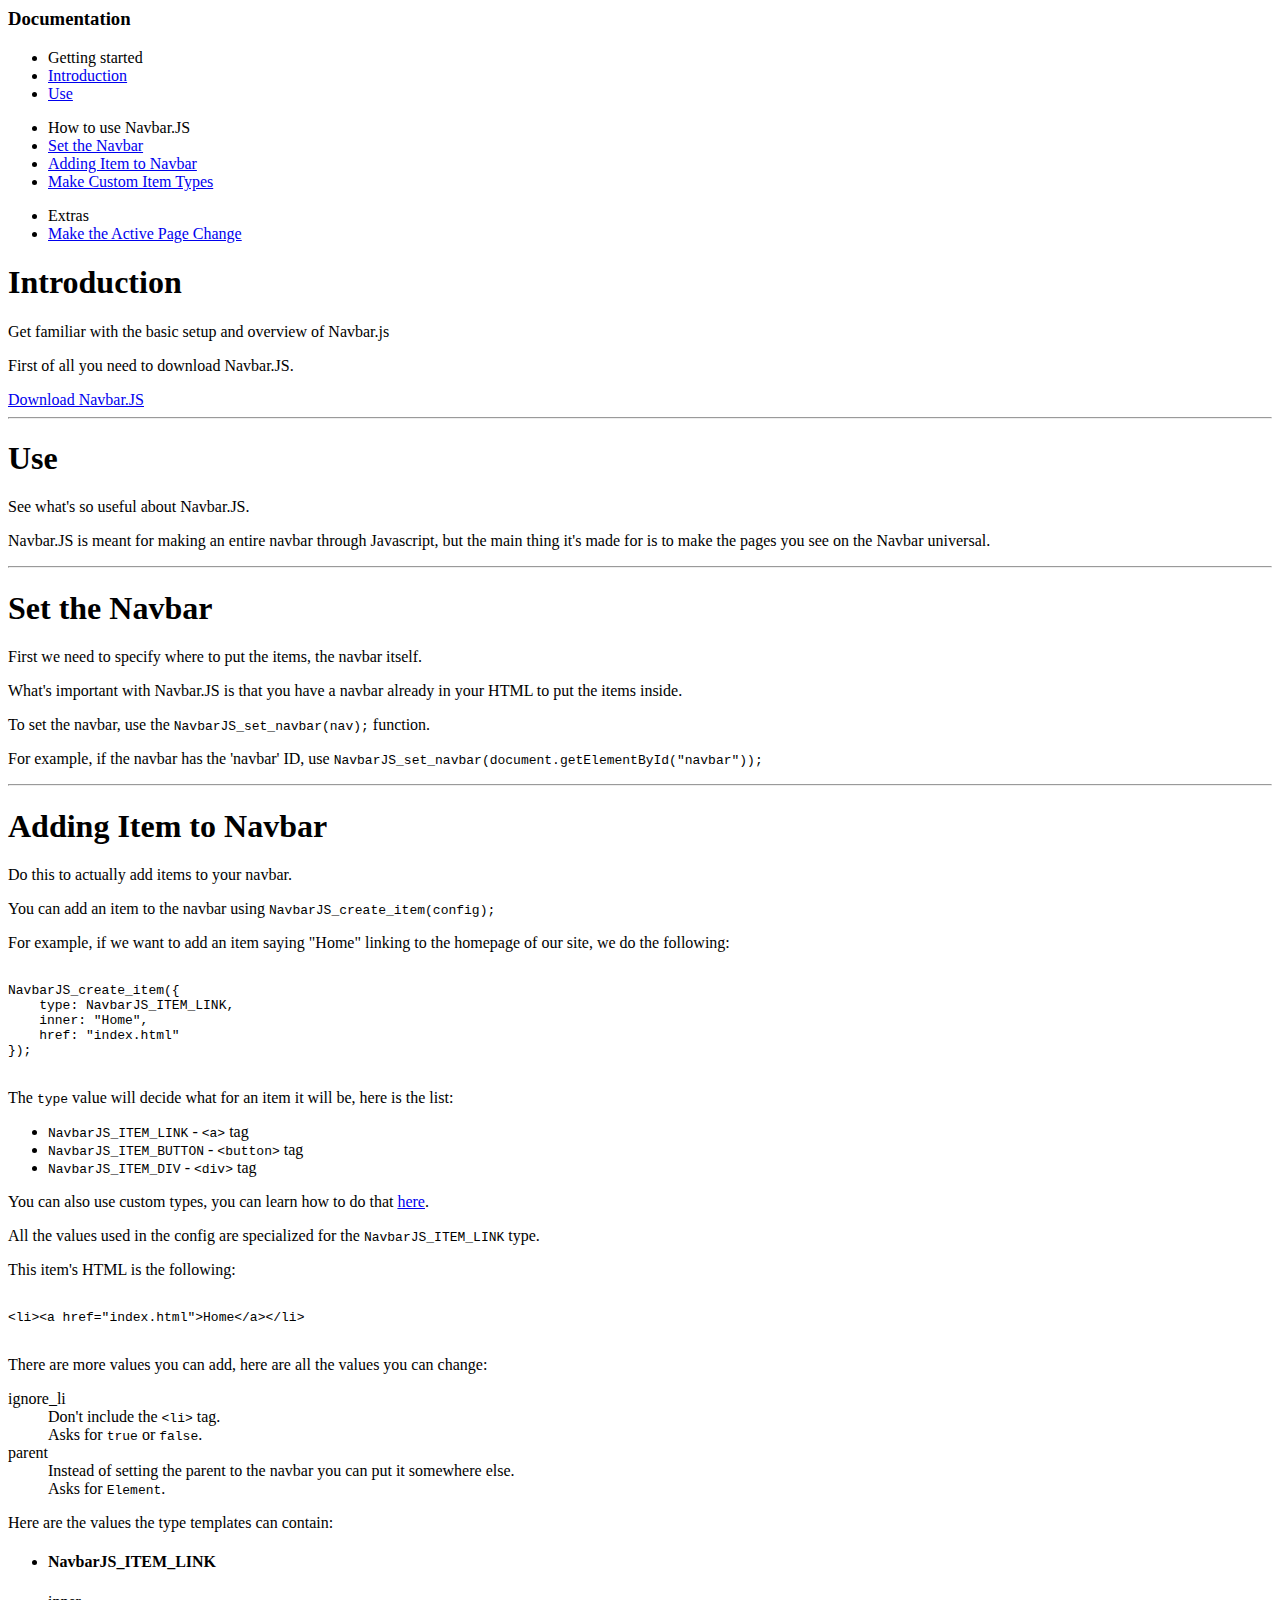
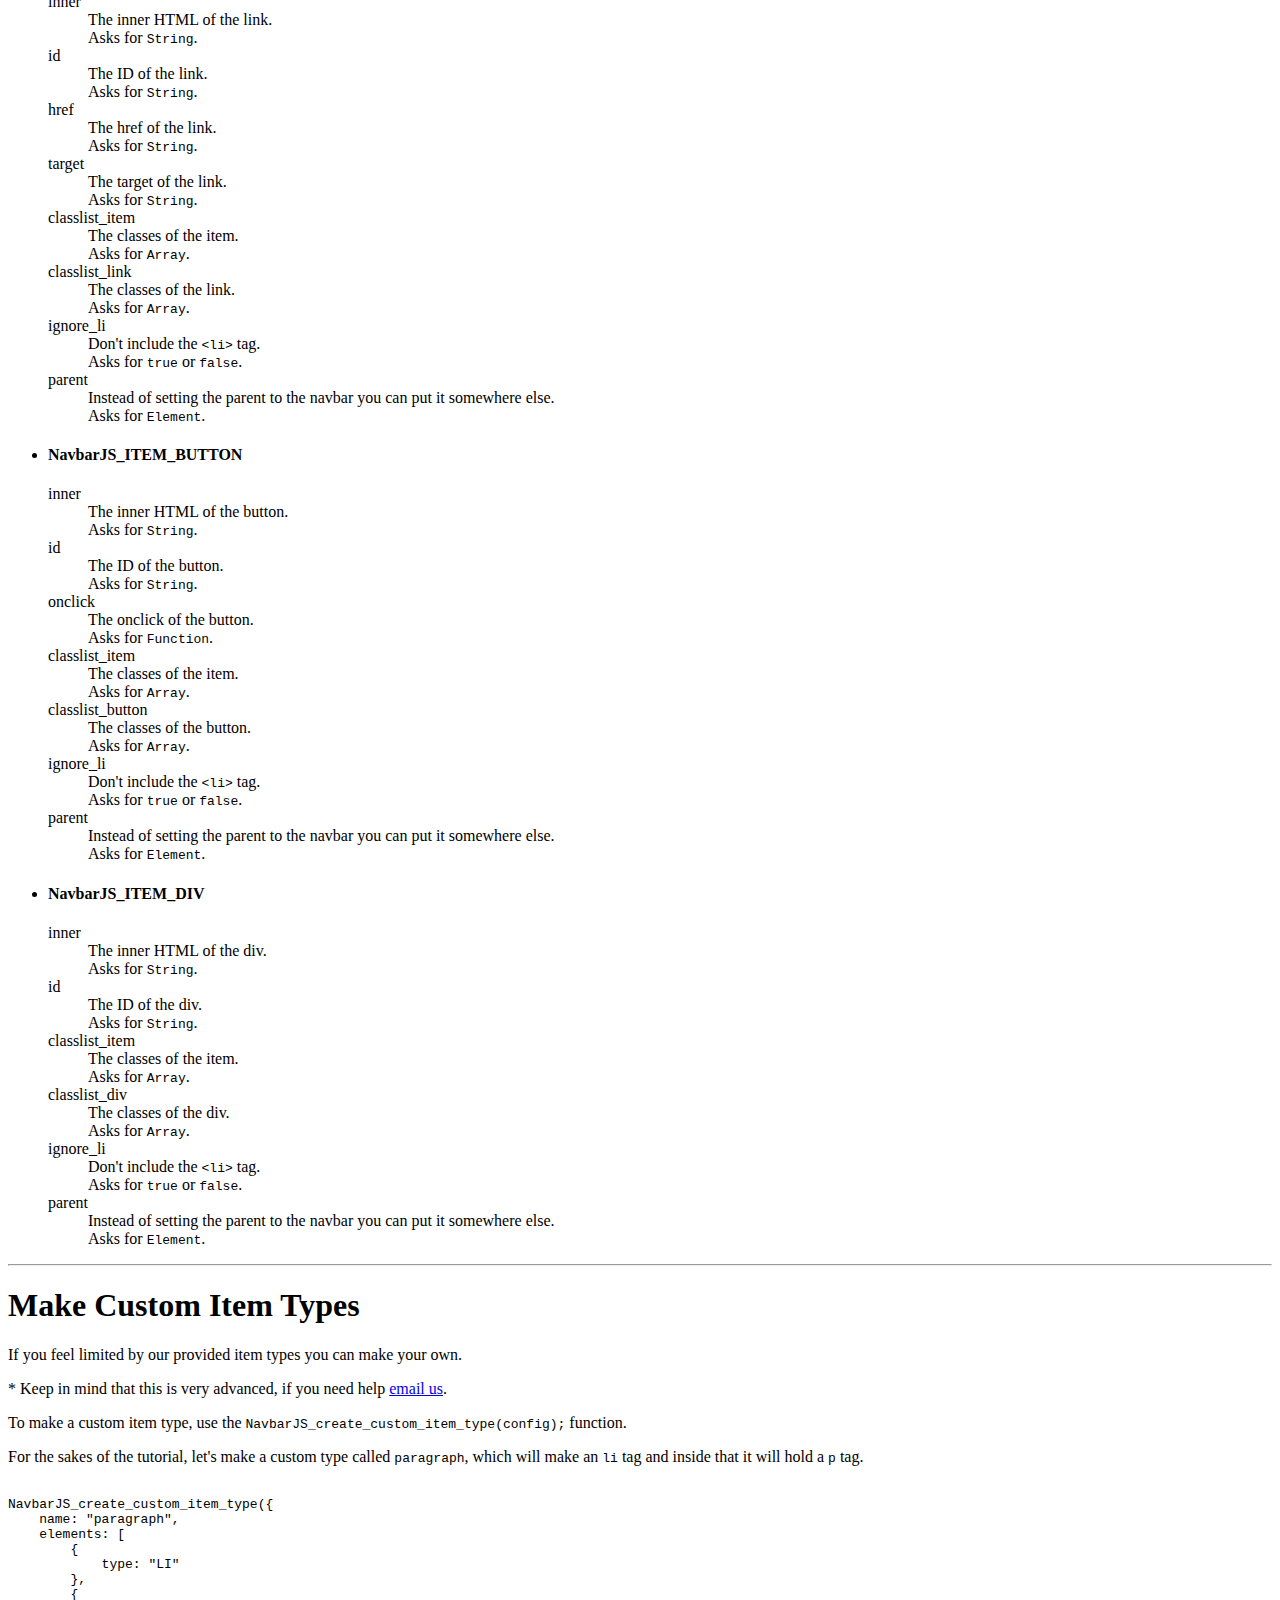
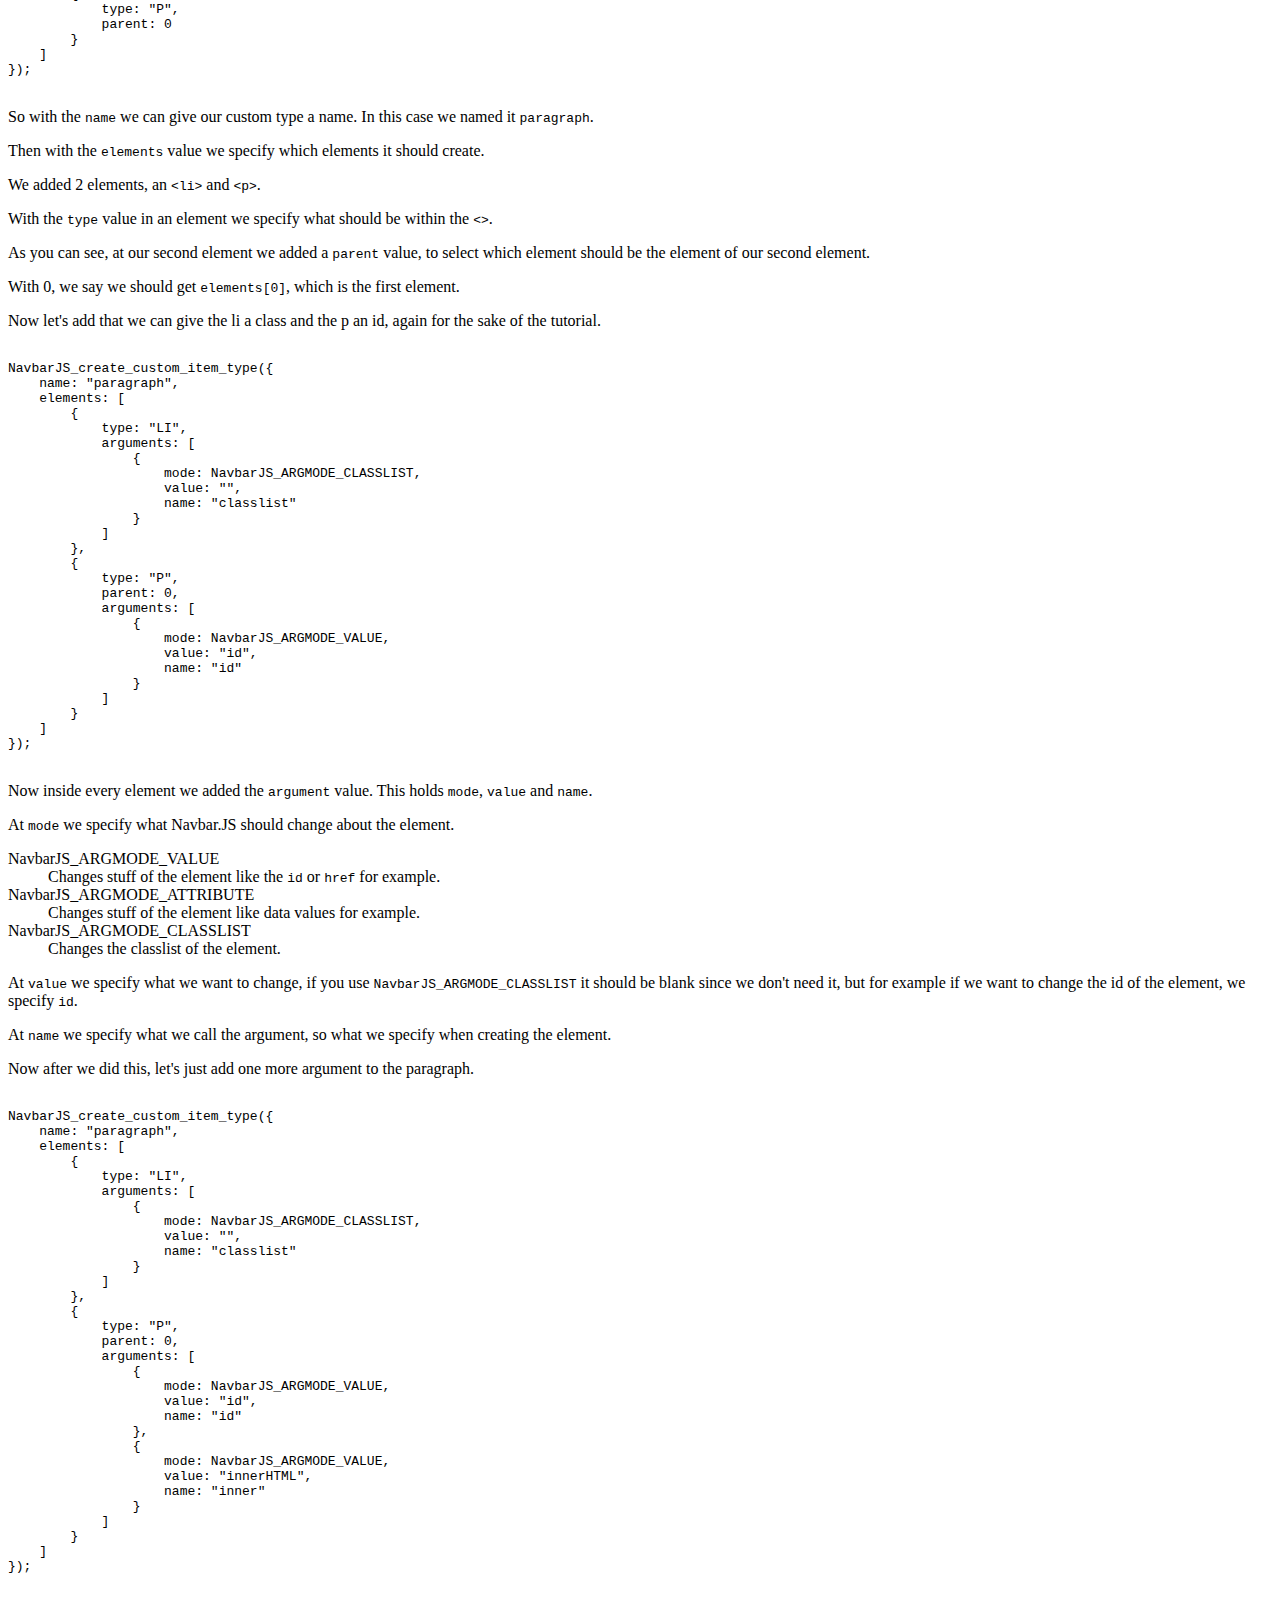
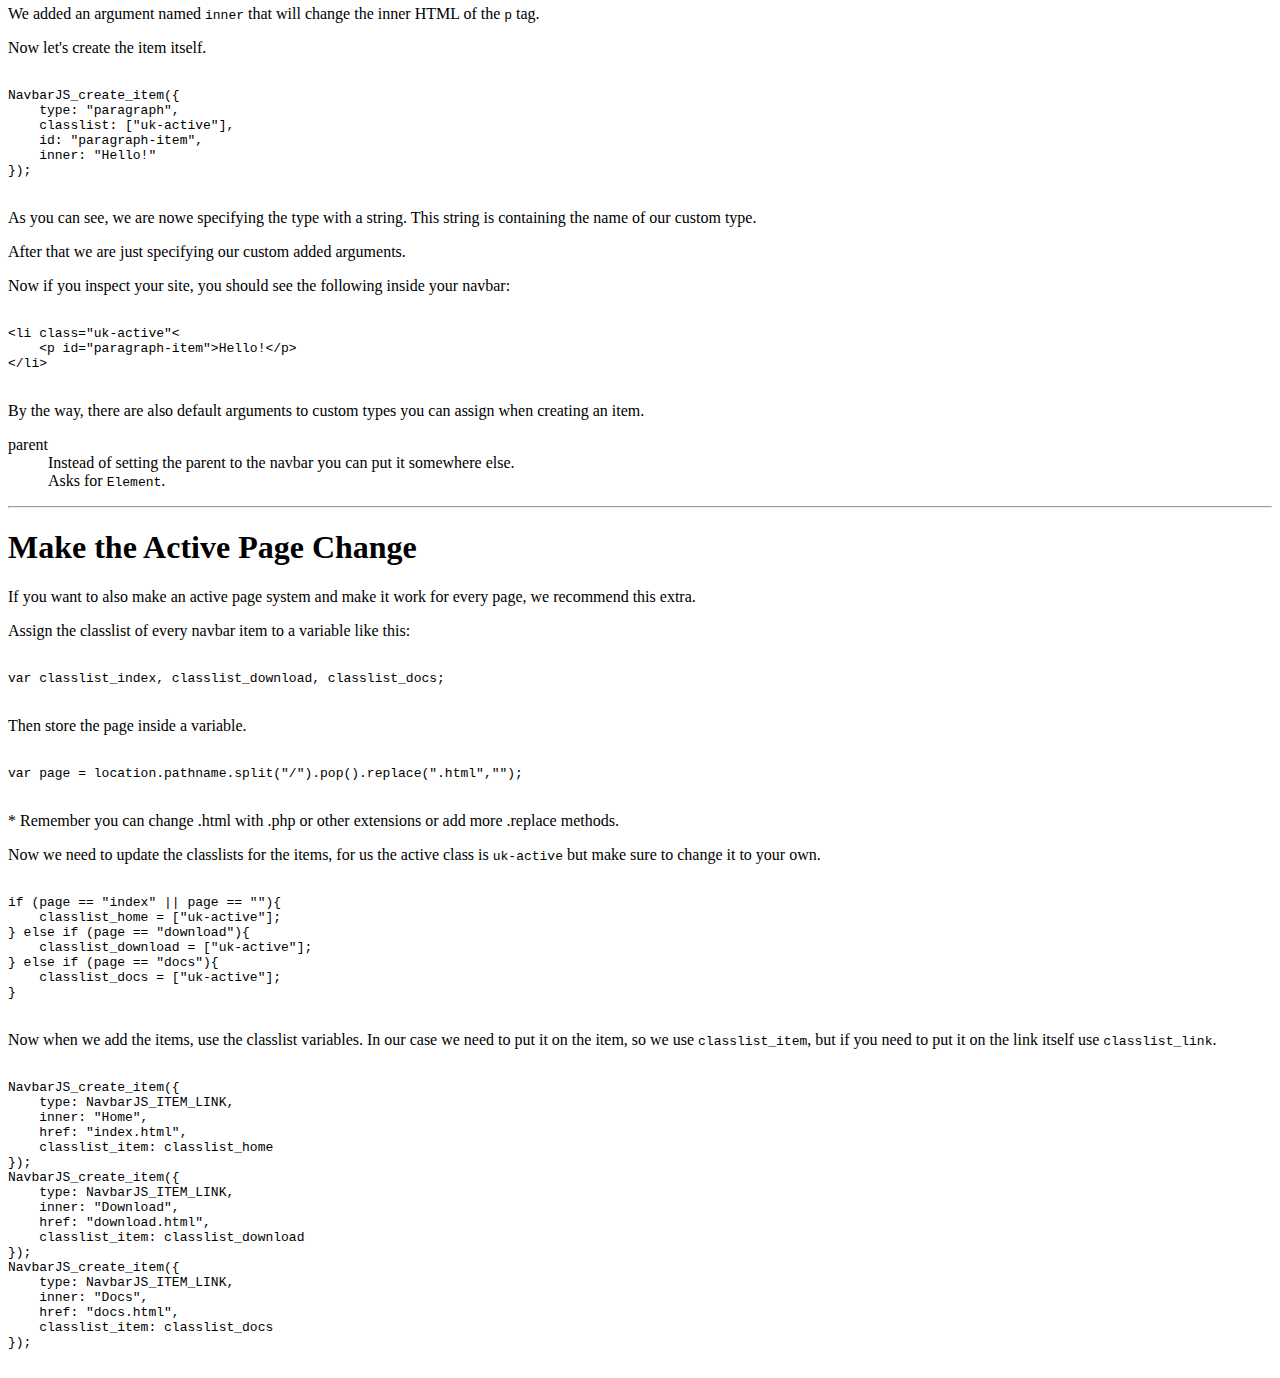
==== docs.html @ 8e86ed48 "Add files via upload" ====
<html>
    <head>
        <link rel="stylesheet" href="./css/style.css" />
        <link rel="stylesheet" href="./css/uikit.min.css" />
        <link rel="stylesheet" href="./css/theme.css" />
        <script src="./js/uikit.min.js"></script>
        <script src="./js/uikit-icons.min.js"></script>
        <script src="./NavbarJS/navbar.js"></script>
        <script src="./js/highlight.min.js"></script>
        <meta charset="UTF-8">
        <meta name="viewport" content="width=device-width, initial-scale=1.0">
        <title>Docs - Navbar.JS</title>
        <meta name="description" content="Make the navbar the same for every page for your website.">
        <meta name="keywords" content="learn,to,code,in,any,language,interface,everything,program,download,docs">
        <meta name="theme-color" content="#F0DB4F">
        <link rel="icon" href="./img/logo.png">
    </head>
    <body>
        <div uk-sticky="sel-target: .uk-navbar-container; cls-active: uk-navbar-sticky">
            <div class="uk-navbar-container" uk-navbar>
                <div id="navbar-left" class="uk-navbar-left"></div>
                <div class="uk-navbar-right">
                    <ul id="navbar" class="uk-navbar-nav"></ul>
                </div>
            </div>
        </div>

        <div class="tm-sidebar-left uk-visible@m" uk-scrollspy-nav="closest: li; scroll: false; offset: 100">
            <h3>Documentation</h3>
            <ul class="uk-nav uk-nav-default tm-nav uk-nav-parent-icon">
                <li class="uk-nav-header">Getting started</li>
                <li><a href="#introduction">Introduction</a></li>
                <li><a href="#use">Use</a></li>
            </ul>
            <ul class="uk-nav uk-nav-default tm-nav uk-nav-parent-icon">
                <li class="uk-nav-header">How to use Navbar.JS</li>
                <li><a href="#set-navbar">Set the Navbar</a></li>
                <li><a href="#add-item">Adding Item to Navbar</a></li>
                <li><a href="#custom-item-types">Make Custom Item Types</a></li>
            </ul>
            <ul class="uk-nav uk-nav-default tm-nav uk-nav-parent-icon">
                <li class="uk-nav-header">Extras</li>
                <li><a href="#active-page">Make the Active Page Change</a></li>
            </ul>
        </div>

        <div class="tm-main uk-section uk-section-default">
            <div class="uk-container uk-container-small uk-position-relative">
                <h1 id="introduction" class="uk-h1 tm-heading-fragment">Introduction</h1>
                <p class="uk-text-lead">Get familiar with the basic setup and overview of Navbar.js</p>
                <p>First of all you need to download Navbar.JS.</p>
                <a class="uk-button uk-button-primary accent-bg" href="./NavbarJS/navbar.js" target="_blank">Download Navbar.JS</a>
                <hr class="uk-margin-large">
                <h1 id="use" class="uk-h1 tm-heading-fragment">Use</h1>
                <p class="uk-text-lead">See what's so useful about Navbar.JS.</p>
                <p>Navbar.JS is meant for making an entire navbar through Javascript, but the main thing it's made for is to make the pages you see on the Navbar universal.</p>
                <hr class="uk-margin-large">
                <h1 id="set-navbar" class="uk-h1 tm-heading-fragment">Set the Navbar</h1>
                <p class="uk-text-lead">First we need to specify where to put the items, the navbar itself.</p>
                <p>What's important with Navbar.JS is that you have a navbar already in your HTML to put the items inside.</p>
                <p>To set the navbar, use the <code>NavbarJS_set_navbar(nav);</code> function.</p>
                <p>For example, if the navbar has the 'navbar' ID, use <code>NavbarJS_set_navbar(document.getElementById("navbar"));</code></p>
                <hr class="uk-margin-large">
                <h1 id="add-item" class="uk-h1 tm-heading-fragment">Adding Item to Navbar</h1>
                <p class="uk-text-lead">Do this to actually add items to your navbar.</p>
                <p>You can add an item to the navbar using <code>NavbarJS_create_item(config);</code></p>
                <p>For example, if we want to add an item saying "Home" linking to the homepage of our site, we do the following:</p>
                <pre><code class="javascript">
NavbarJS_create_item({
    type: NavbarJS_ITEM_LINK,
    inner: "Home",
    href: "index.html"
});
                </code></pre>
                <p>The <code>type</code> value will decide what for an item it will be, here is the list:</p>
                <ul class="uk-list">
                    <li><code>NavbarJS_ITEM_LINK</code> - <code>&lt;a&gt;</code> tag</li>
                    <li><code>NavbarJS_ITEM_BUTTON</code> - <code>&lt;button&gt;</code> tag</li>
                    <li><code>NavbarJS_ITEM_DIV</code> - <code>&lt;div&gt;</code> tag</li>
                </ul>
                <p>You can also use custom types, you can learn how to do that <a href="#custom-item-types">here</a>.</p>
                <p>All the values used in the config are specialized for the <code>NavbarJS_ITEM_LINK</code> type.</p>
                <p>This item's HTML is the following:</p>
                <pre><code class="html">
&lt;li&gt;&lt;a href="index.html"&gt;Home&lt;/a&gt;&lt;/li&gt;
                </code></pre>
                <p>There are more values you can add, here are all the values you can change:</p>
                <dl class="uk-description-list">
                    <dt class="uncap">ignore_li</dt>
                    <dd>Don't include the <code>&lt;li&gt;</code> tag.</dd>
                    <dd>Asks for <code>true</code> or <code>false</code>.</dd>
                    <dt class="uncap">parent</dt>
                    <dd>Instead of setting the parent to the navbar you can put it somewhere else.</dd>
                    <dd>Asks for <code>Element</code>.</dd>
                </dl>
                <p>Here are the values the type templates can contain:</p>
                <ul class="uk-list">
                    <li>
                        <h4>NavbarJS_ITEM_LINK</h4>
                        <dl class="uk-description-list">
                            <dt class="uncap">inner</dt>
                            <dd>The inner HTML of the link.</dd>
                            <dd>Asks for <code>String</code>.</dd>
                            <dt class="uncap">id</dt>
                            <dd>The ID of the link.</dd>
                            <dd>Asks for <code>String</code>.</dd>
                            <dt class="uncap">href</dt>
                            <dd>The href of the link.</dd>
                            <dd>Asks for <code>String</code>.</dd>
                            <dt class="uncap">target</dt>
                            <dd>The target of the link.</dd>
                            <dd>Asks for <code>String</code>.</dd>
                            <dt class="uncap">classlist_item</dt>
                            <dd>The classes of the item.</dd>
                            <dd>Asks for <code>Array</code>.</dd>
                            <dt class="uncap">classlist_link</dt>
                            <dd>The classes of the link.</dd>
                            <dd>Asks for <code>Array</code>.</dd>
                            <dt class="uncap">ignore_li</dt>
                            <dd>Don't include the <code>&lt;li&gt;</code> tag.</dd>
                            <dd>Asks for <code>true</code> or <code>false</code>.</dd>
                            <dt class="uncap">parent</dt>
                            <dd>Instead of setting the parent to the navbar you can put it somewhere else.</dd>
                            <dd>Asks for <code>Element</code>.</dd>
                        </dl>
                    </li>
                    <li>
                        <h4>NavbarJS_ITEM_BUTTON</h4>
                        <dl class="uk-description-list">
                            <dt class="uncap">inner</dt>
                            <dd>The inner HTML of the button.</dd>
                            <dd>Asks for <code>String</code>.</dd>
                            <dt class="uncap">id</dt>
                            <dd>The ID of the button.</dd>
                            <dd>Asks for <code>String</code>.</dd>
                            <dt class="uncap">onclick</dt>
                            <dd>The onclick of the button.</dd>
                            <dd>Asks for <code>Function</code>.</dd>
                            <dt class="uncap">classlist_item</dt>
                            <dd>The classes of the item.</dd>
                            <dd>Asks for <code>Array</code>.</dd>
                            <dt class="uncap">classlist_button</dt>
                            <dd>The classes of the button.</dd>
                            <dd>Asks for <code>Array</code>.</dd>
                            <dt class="uncap">ignore_li</dt>
                            <dd>Don't include the <code>&lt;li&gt;</code> tag.</dd>
                            <dd>Asks for <code>true</code> or <code>false</code>.</dd>
                            <dt class="uncap">parent</dt>
                            <dd>Instead of setting the parent to the navbar you can put it somewhere else.</dd>
                            <dd>Asks for <code>Element</code>.</dd>
                        </dl>
                    </li>
                    <li>
                        <h4>NavbarJS_ITEM_DIV</h4>
                        <dl class="uk-description-list">
                            <dt class="uncap">inner</dt>
                            <dd>The inner HTML of the div.</dd>
                            <dd>Asks for <code>String</code>.</dd>
                            <dt class="uncap">id</dt>
                            <dd>The ID of the div.</dd>
                            <dd>Asks for <code>String</code>.</dd>
                            <dt class="uncap">classlist_item</dt>
                            <dd>The classes of the item.</dd>
                            <dd>Asks for <code>Array</code>.</dd>
                            <dt class="uncap">classlist_div</dt>
                            <dd>The classes of the div.</dd>
                            <dd>Asks for <code>Array</code>.</dd>
                            <dt class="uncap">ignore_li</dt>
                            <dd>Don't include the <code>&lt;li&gt;</code> tag.</dd>
                            <dd>Asks for <code>true</code> or <code>false</code>.</dd>
                            <dt class="uncap">parent</dt>
                            <dd>Instead of setting the parent to the navbar you can put it somewhere else.</dd>
                            <dd>Asks for <code>Element</code>.</dd>
                        </dl>
                    </li>
                </ul>
                <hr class="uk-margin-large">
                <h1 id="custom-item-types" class="uk-h1 tm-heading-fragment">Make Custom Item Types</h1>
                <p class="uk-text-lead">If you feel limited by our provided item types you can make your own.</p>
                <p class="uk-blend-hard-light">* Keep in mind that this is very advanced, if you need help <a href="mailto:mr.bruh.dev@gmail.com" target="_blank">email us</a>.</p>
                <p>To make a custom item type, use the <code>NavbarJS_create_custom_item_type(config);</code> function.</p>
                <p>For the sakes of the tutorial, let's make a custom type called <code>paragraph</code>, which will make an <code>li</code> tag and inside that it will hold a <code>p</code> tag.</p>
                <pre><code class="javascript">
NavbarJS_create_custom_item_type({
    name: "paragraph",
    elements: [
        {
            type: "LI"
        },
        {
            type: "P",
            parent: 0
        }
    ]
});
                </code></pre>
                <p>So with the <code>name</code> we can give our custom type a name. In this case we named it <code>paragraph</code>.</p>
                <p>Then with the <code>elements</code> value we specify which elements it should create.</p>
                <p>We added 2 elements, an <code>&lt;li&gt;</code> and <code>&lt;p&gt;</code>.</p>
                <p>With the <code>type</code> value in an element we specify what should be within the <code>&lt;&gt;</code>.</p>
                <p>As you can see, at our second element we added a <code>parent</code> value, to select which element should be the element of our second element.</p>
                <p>With 0, we say we should get <code>elements[0]</code>, which is the first element.</p>
                <p>Now let's add that we can give the li a class and the p an id, again for the sake of the tutorial.</p>
                <pre><code class="javascript">
NavbarJS_create_custom_item_type({
    name: "paragraph",
    elements: [
        {
            type: "LI",
            arguments: [
                {
                    mode: NavbarJS_ARGMODE_CLASSLIST,
                    value: "",
                    name: "classlist"
                }
            ]
        },
        {
            type: "P",
            parent: 0,
            arguments: [
                {
                    mode: NavbarJS_ARGMODE_VALUE,
                    value: "id",
                    name: "id"
                }
            ]
        }
    ]
});
                </code></pre>
                <p>Now inside every element we added the <code>argument</code> value. This holds <code>mode</code>, <code>value</code> and <code>name</code>.</p>
                <p>At <code>mode</code> we specify what Navbar.JS should change about the element.</p>
                <dl class="uk-description-list">
                    <dt class="uncap">NavbarJS_ARGMODE_VALUE</dt>
                    <dd>Changes stuff of the element like the <code>id</code> or <code>href</code> for example.</dd>
                    <dt class="uncap">NavbarJS_ARGMODE_ATTRIBUTE</dt>
                    <dd>Changes stuff of the element like data values for example.</dd>
                    <dt class="uncap">NavbarJS_ARGMODE_CLASSLIST</dt>
                    <dd>Changes the classlist of the element.</dd>
                </dl>
                <p>At <code>value</code> we specify what we want to change, if you use <code>NavbarJS_ARGMODE_CLASSLIST</code> it should be blank since we don't need it, but for example if we want to change the id of the element, we specify <code>id</code>.</p>
                <p>At <code>name</code> we specify what we call the argument, so what we specify when creating the element.</p>
                <p>Now after we did this, let's just add one more argument to the paragraph.</p>
                <pre><code class="javascript">
NavbarJS_create_custom_item_type({
    name: "paragraph",
    elements: [
        {
            type: "LI",
            arguments: [
                {
                    mode: NavbarJS_ARGMODE_CLASSLIST,
                    value: "",
                    name: "classlist"
                }
            ]
        },
        {
            type: "P",
            parent: 0,
            arguments: [
                {
                    mode: NavbarJS_ARGMODE_VALUE,
                    value: "id",
                    name: "id"
                },
                {
                    mode: NavbarJS_ARGMODE_VALUE,
                    value: "innerHTML",
                    name: "inner"
                }
            ]
        }
    ]
});
                </code></pre>
                <p>We added an argument named <code>inner</code> that will change the inner HTML of the <code>p</code> tag.</p>
                <p>Now let's create the item itself.</p>
                <pre><code class="javascript">
NavbarJS_create_item({
    type: "paragraph",
    classlist: ["uk-active"],
    id: "paragraph-item",
    inner: "Hello!"
});
                </code></pre>
                <p>As you can see, we are nowe specifying the type with a string. This string is containing the name of our custom type.</p>
                <p>After that we are just specifying our custom added arguments.</p>
                <p>Now if you inspect your site, you should see the following inside your navbar:</p>
                <pre><code class="html">
&lt;li class="uk-active"&lt;
    &lt;p id="paragraph-item"&gt;Hello!&lt;/p&gt;
&lt;/li&gt;
                </code></pre>
                <p>By the way, there are also default arguments to custom types you can assign when creating an item.</p>
                <dl class="uk-description-list">
                    <dt class="uncap">parent</dt>
                    <dd>Instead of setting the parent to the navbar you can put it somewhere else.</dd>
                    <dd>Asks for <code>Element</code>.</dd>
                </dl>
                <hr class="uk-margin-large">
                <h1 id="active-page" class="uk-h1 tm-heading-fragment">Make the Active Page Change</h1>
                <p class="uk-text-lead">If you want to also make an active page system and make it work for every page, we recommend this extra.</p>
                <p>Assign the classlist of every navbar item to a variable like this:</p>
                <pre><code class="javascript">
var classlist_index, classlist_download, classlist_docs;
                </code></pre>
                <p>Then store the page inside a variable.</p>
                <pre><code class="javascript">
var page = location.pathname.split("/").pop().replace(".html","");
                </code></pre>
                <p class="uk-blend-hard-light">* Remember you can change .html with .php or other extensions or add more .replace methods.</p>
                <p>Now we need to update the classlists for the items, for us the active class is <code>uk-active</code> but make sure to change it to your own.</p>
                <pre><code class="javascript">
if (page == "index" || page == ""){
    classlist_home = ["uk-active"];
} else if (page == "download"){
    classlist_download = ["uk-active"];
} else if (page == "docs"){
    classlist_docs = ["uk-active"];
}
                </code></pre>
                <p>Now when we add the items, use the classlist variables. In our case we need to put it on the item, so we use <code>classlist_item</code>, but if you need to put it on the link itself use <code>classlist_link</code>.</a></p>
                <pre><code class="javascript">
NavbarJS_create_item({
    type: NavbarJS_ITEM_LINK,
    inner: "Home",
    href: "index.html",
    classlist_item: classlist_home
});
NavbarJS_create_item({
    type: NavbarJS_ITEM_LINK,
    inner: "Download",
    href: "download.html",
    classlist_item: classlist_download
});
NavbarJS_create_item({
    type: NavbarJS_ITEM_LINK,
    inner: "Docs",
    href: "docs.html",
    classlist_item: classlist_docs
});
                </code></pre>
            </div>
        </div>

        <script src="./js/script.js"></script>
    </body>
</html>
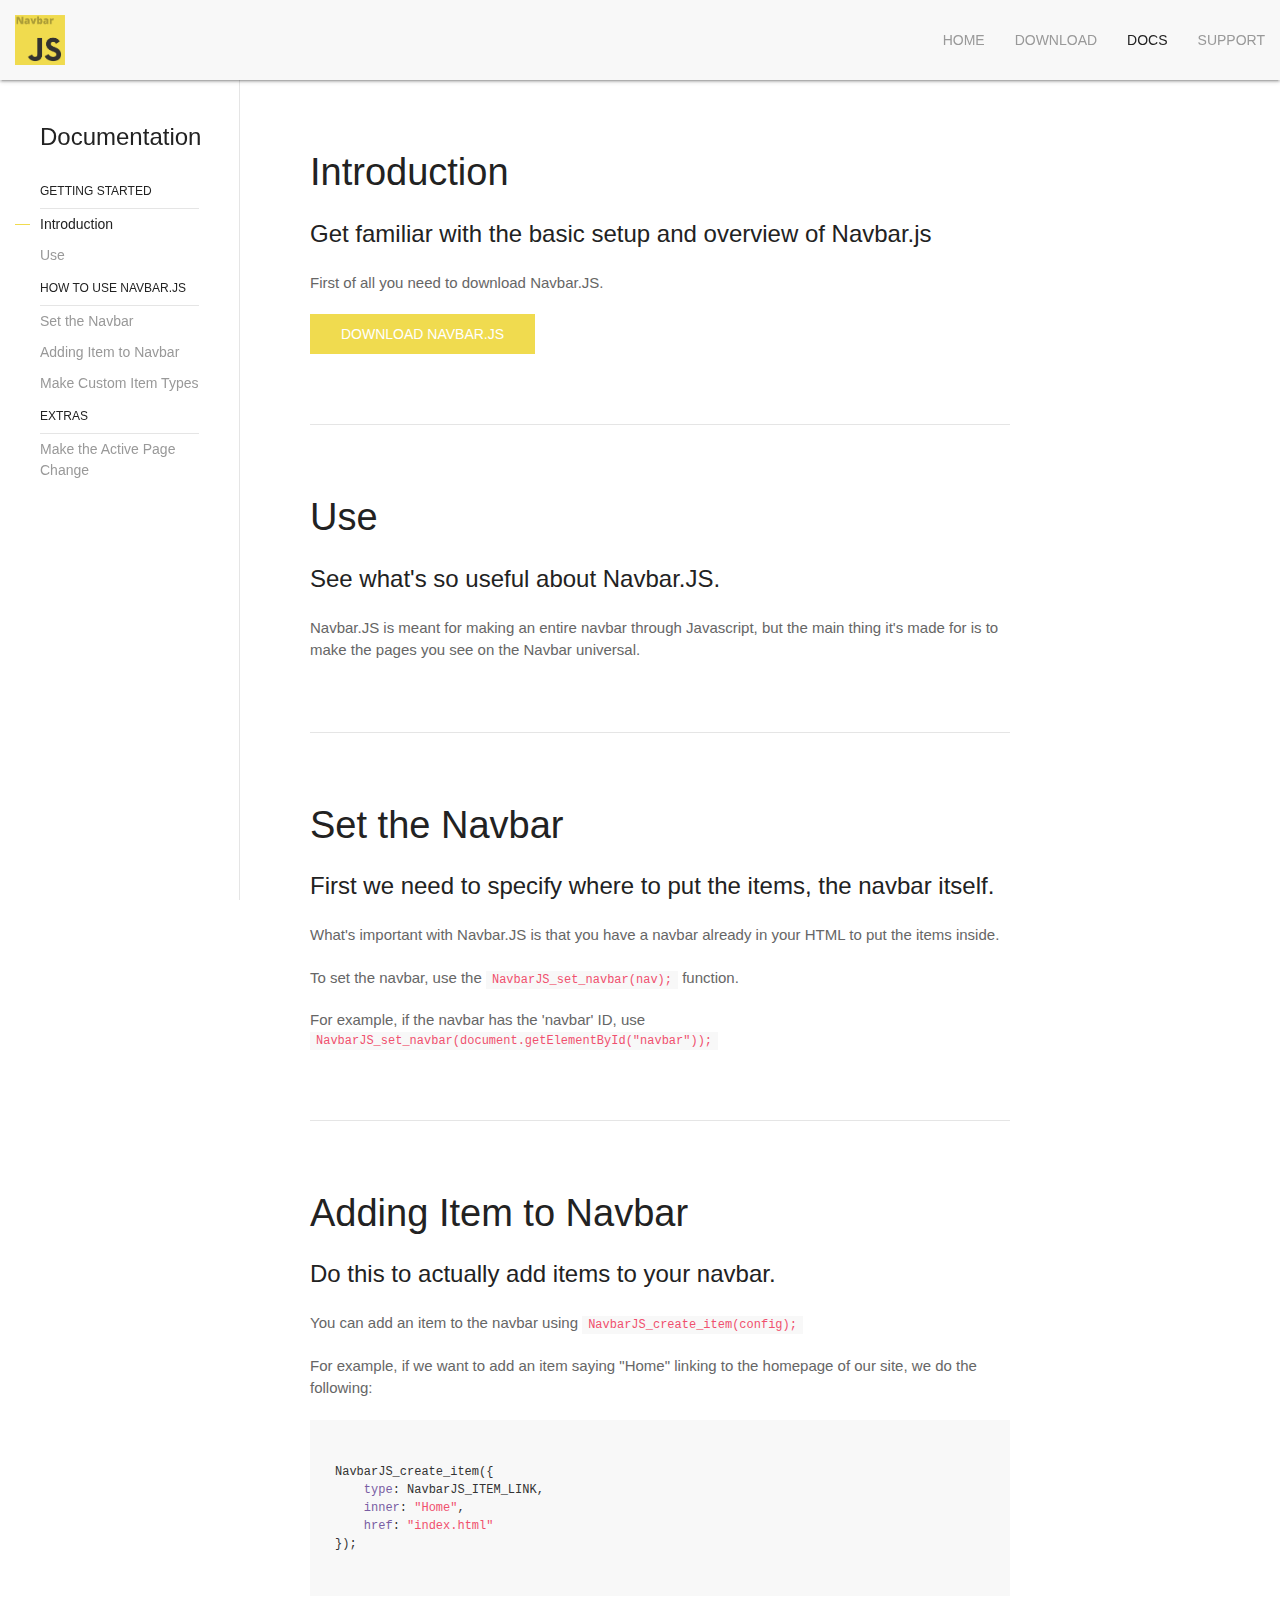
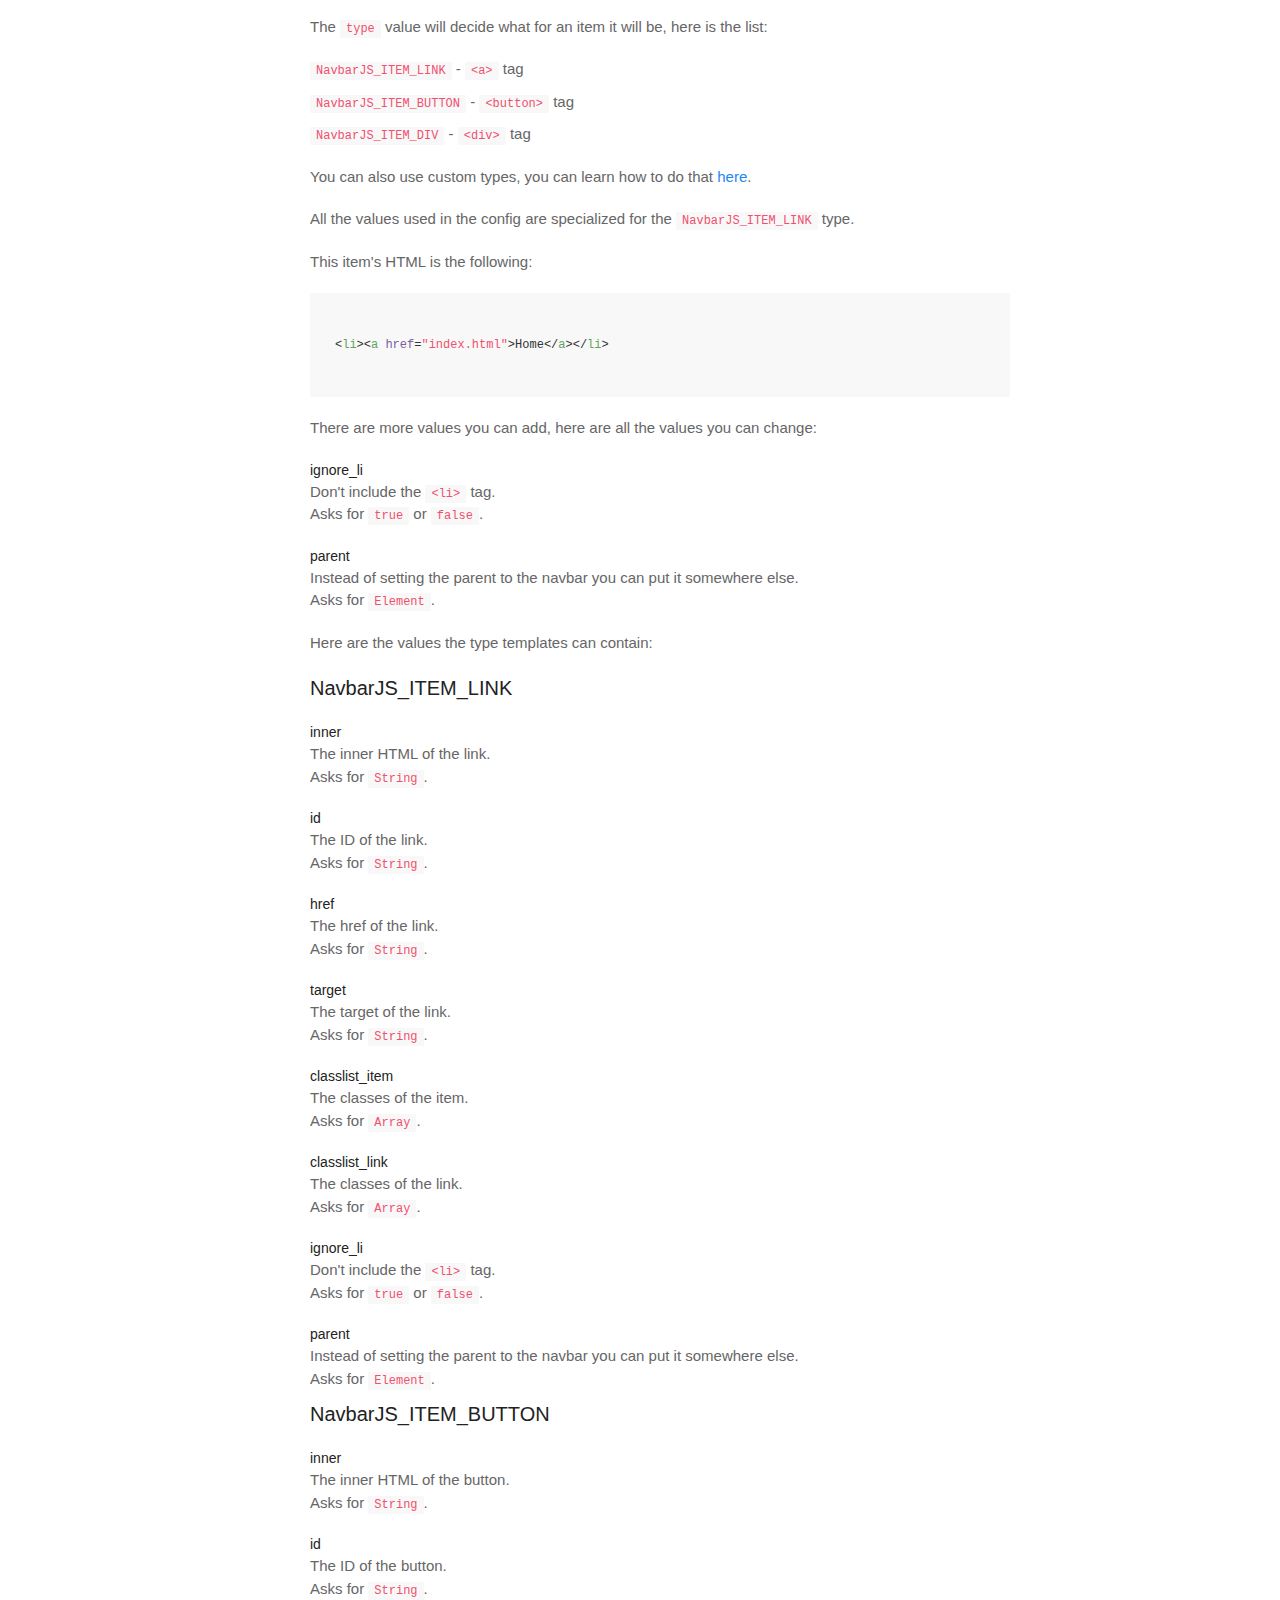
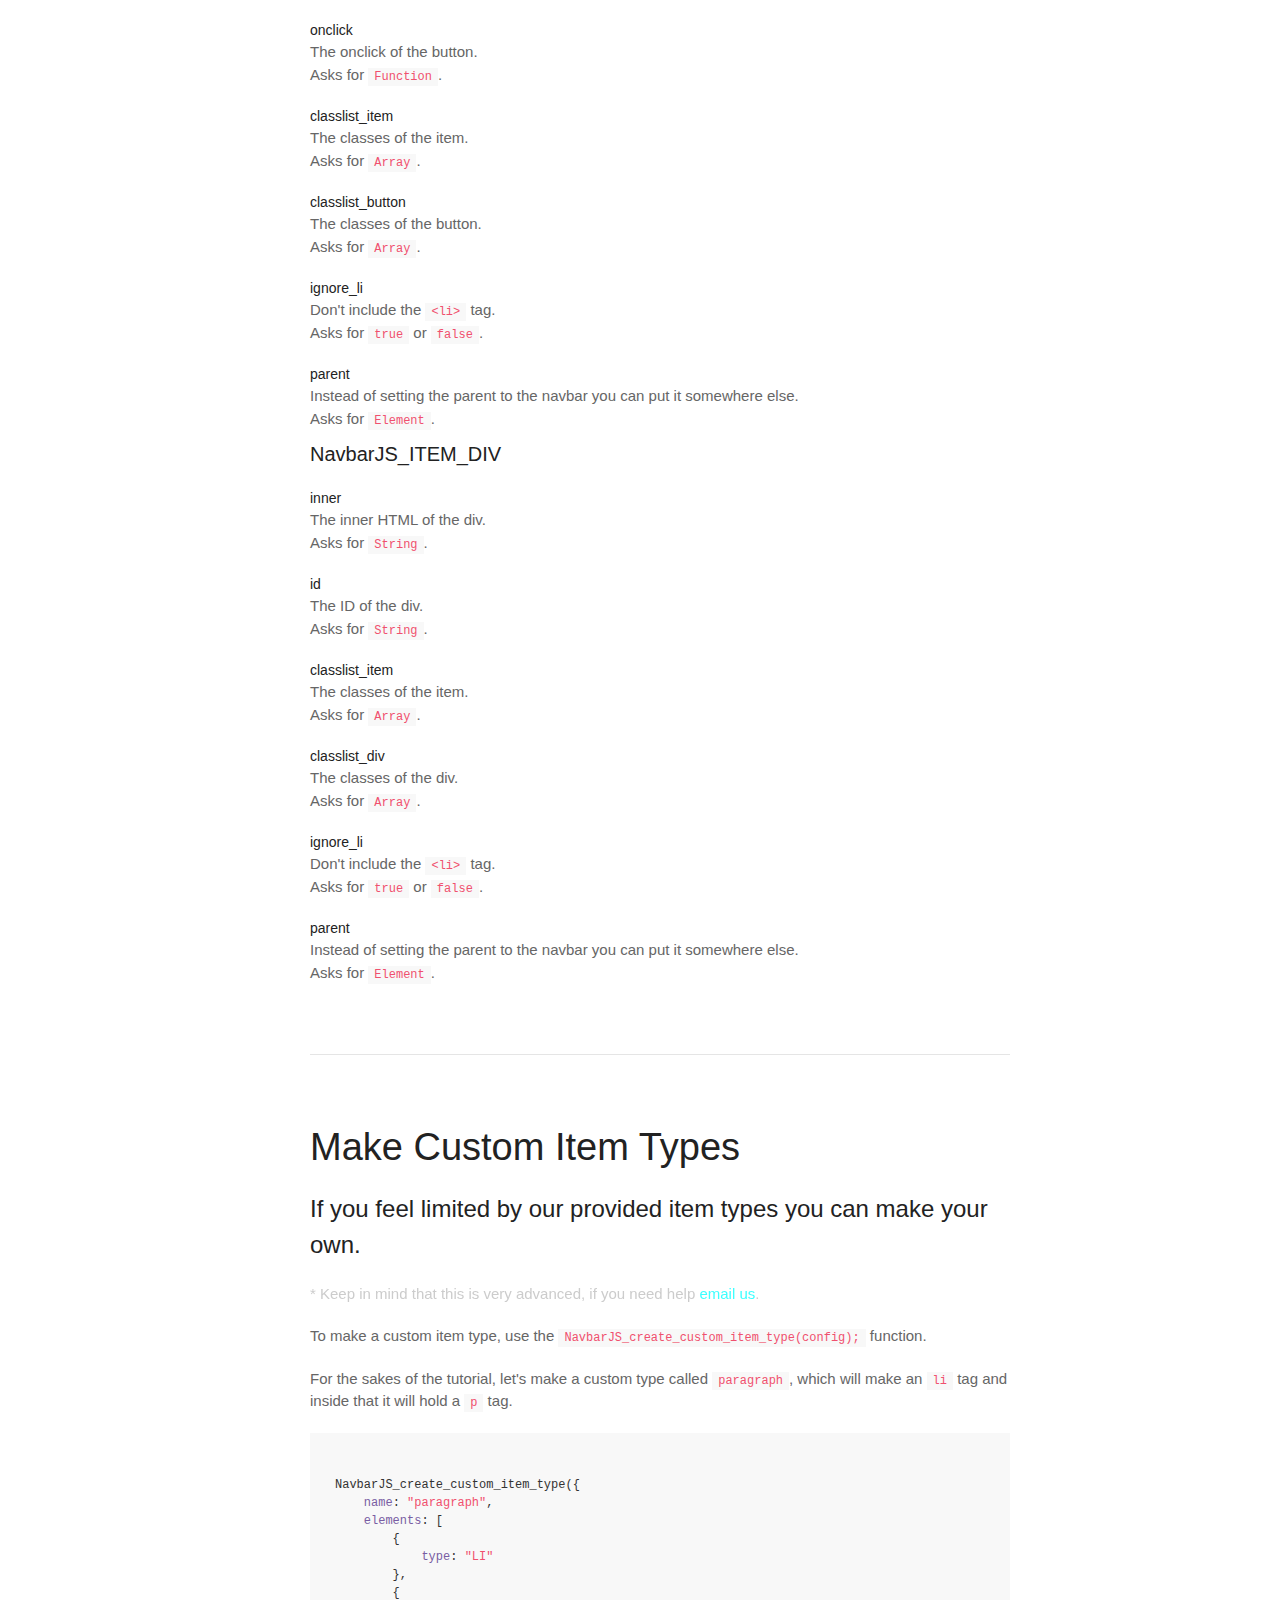
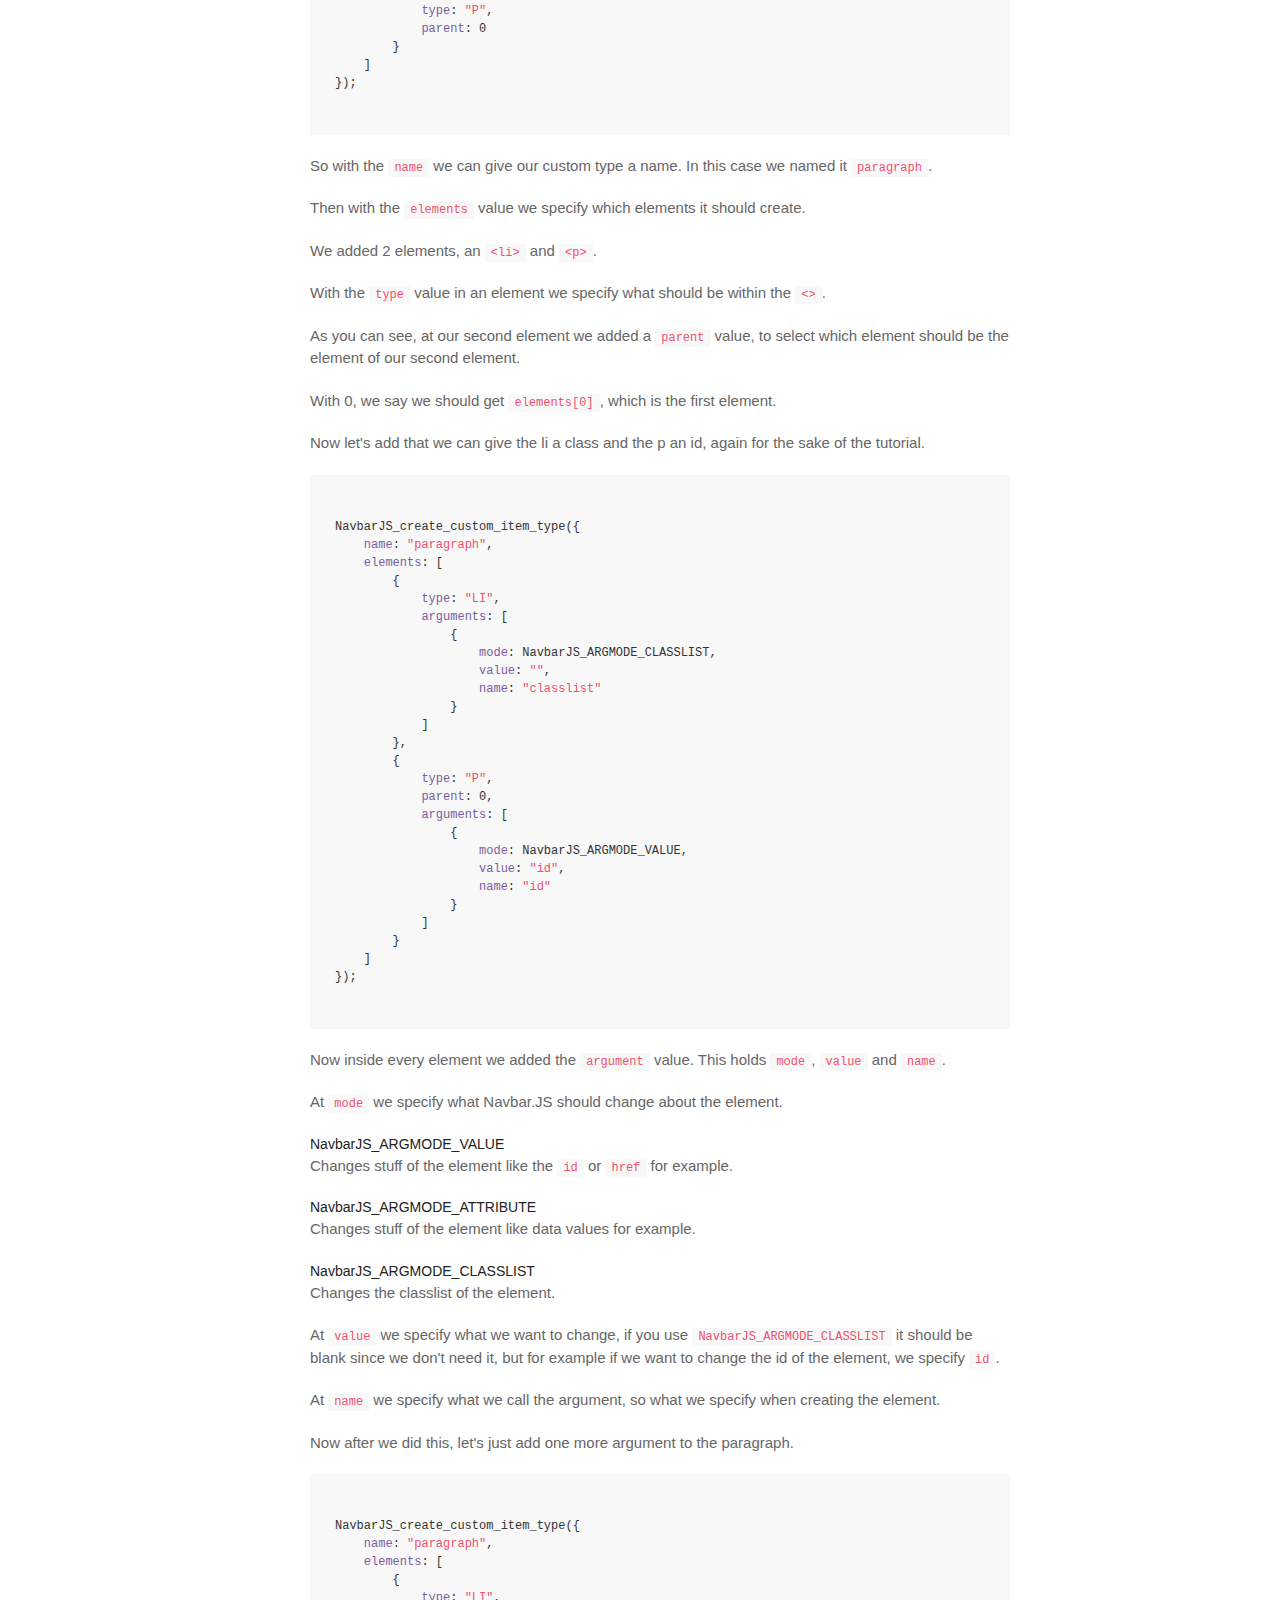
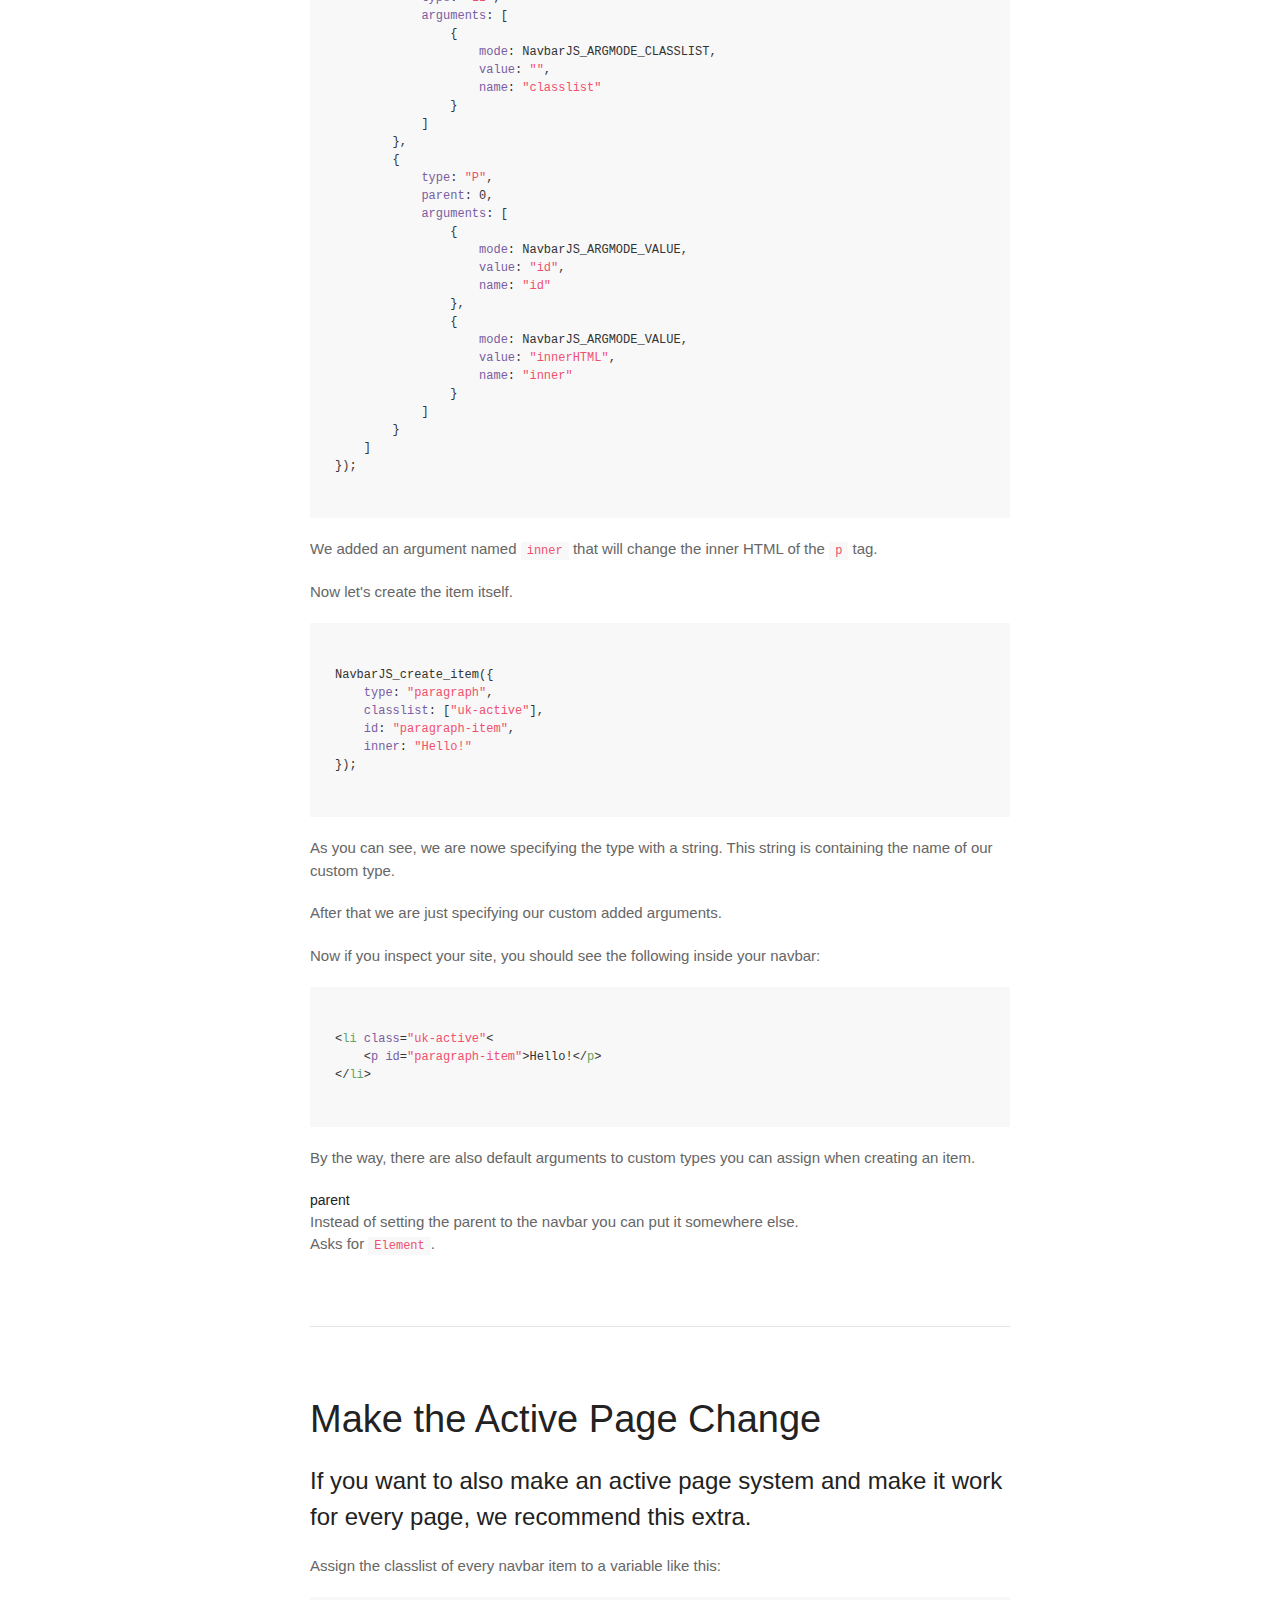
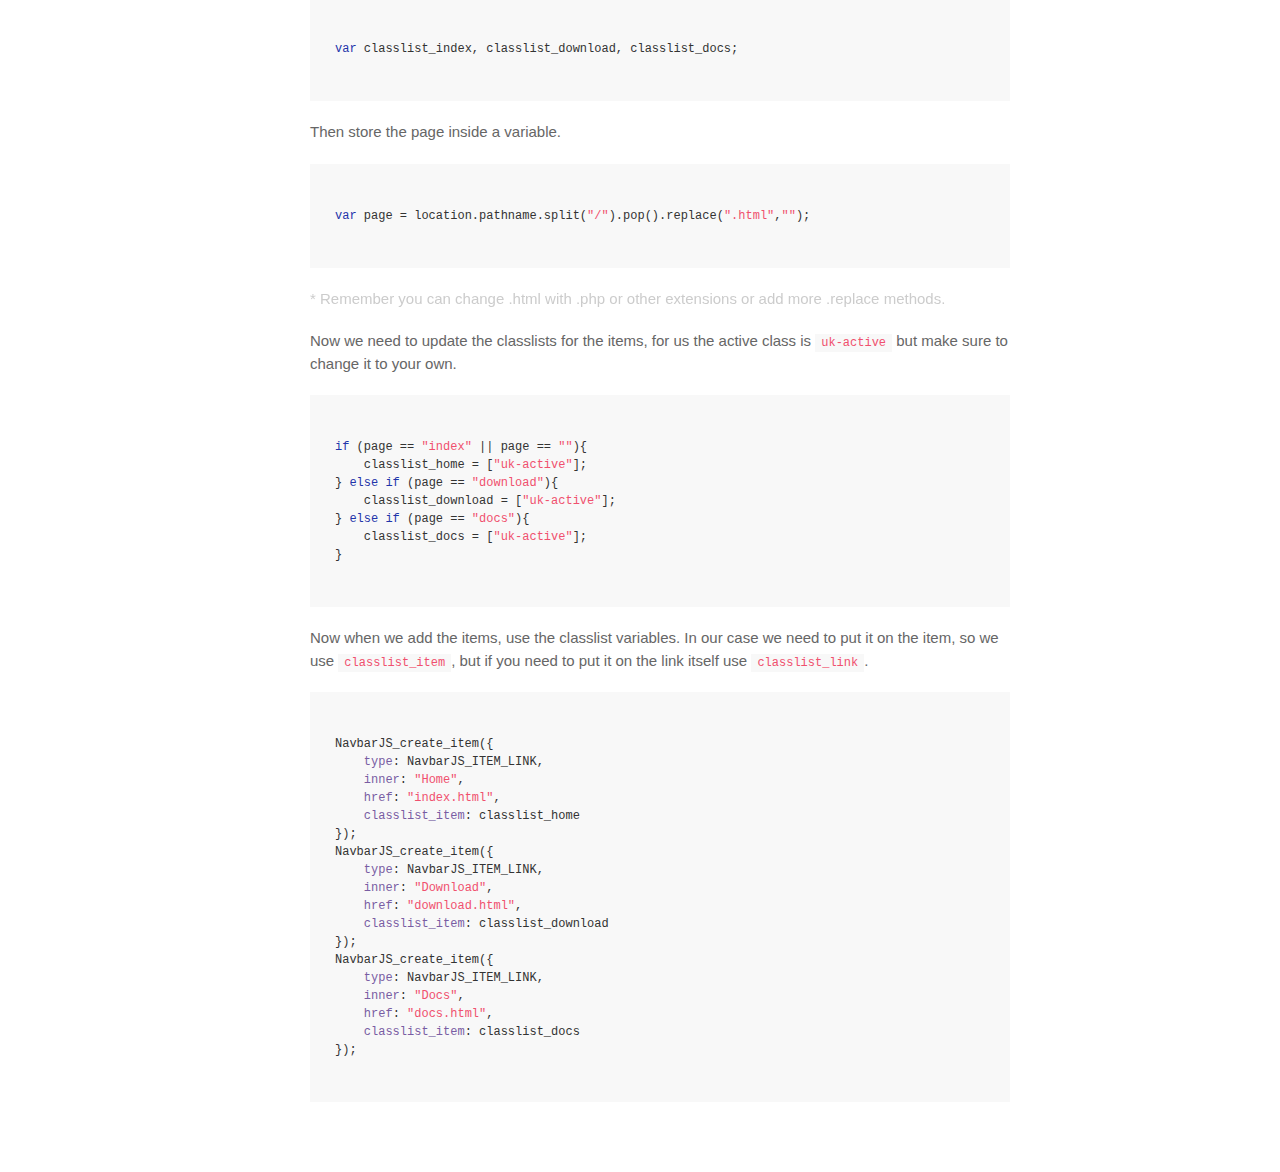
==== commit d022184b: "Update docs.html" ====
--- a/docs.html
+++ b/docs.html
@@ -1,19 +1,19 @@
 <html>
     <head>
-        <link rel="stylesheet" href="./css/style.css" />
-        <link rel="stylesheet" href="./css/uikit.min.css" />
-        <link rel="stylesheet" href="./css/theme.css" />
-        <script src="./js/uikit.min.js"></script>
-        <script src="./js/uikit-icons.min.js"></script>
-        <script src="./NavbarJS/navbar.js"></script>
-        <script src="./js/highlight.min.js"></script>
+        <link rel="stylesheet" href="../css/style.css" />
+        <link rel="stylesheet" href="../css/uikit.min.css" />
+        <link rel="stylesheet" href="../css/theme.css" />
+        <script src="../js/uikit.min.js"></script>
+        <script src="../js/uikit-icons.min.js"></script>
+        <script src="../NavbarJS/navbar.js"></script>
+        <script src="../js/highlight.min.js"></script>
         <meta charset="UTF-8">
         <meta name="viewport" content="width=device-width, initial-scale=1.0">
         <title>Docs - Navbar.JS</title>
         <meta name="description" content="Make the navbar the same for every page for your website.">
         <meta name="keywords" content="learn,to,code,in,any,language,interface,everything,program,download,docs">
         <meta name="theme-color" content="#F0DB4F">
-        <link rel="icon" href="./img/logo.png">
+        <link rel="icon" href="../img/logo.png">
     </head>
     <body>
         <div uk-sticky="sel-target: .uk-navbar-container; cls-active: uk-navbar-sticky">
@@ -347,4 +347,4 @@
 
         <script src="./js/script.js"></script>
     </body>
-</html>+</html>
--- a/css/style.css
+++ b/css/style.css
@@ -0,0 +1,28 @@
+:root {
+    --accent: #F0DB4F;
+}
+
+html {
+    scroll-behavior: smooth;
+    scroll-padding-top: 100px;
+}
+
+.uk-navbar-container {
+    box-shadow: 0 2px 2px 0 rgba(0,0,0,0.14), 0 3px 1px -2px rgba(0,0,0,0.12), 0 1px 5px 0 rgba(0,0,0,0.2);
+}
+
+.accent-bg {
+    background-color: var(--accent) !important;
+}
+
+.accent-fg {
+    color: var(--accent) !important;
+}
+
+.cornered-button {
+    border-radius: 500px !important;
+}
+
+.uncap {
+    text-transform: none !important;
+}--- a/css/theme.css
+++ b/css/theme.css
@@ -0,0 +1 @@
+html{font-family:ProximaNova,-apple-system,BlinkMacSystemFont,"Segoe UI",Roboto,"Helvetica Neue",Arial,sans-serif;font-size:15px;font-weight:normal;line-height:1.5;-webkit-text-size-adjust:100%;background:#fff;color:#666;-webkit-font-smoothing:antialiased;-moz-osx-font-smoothing:grayscale;text-rendering:optimizeLegibility}body{margin:0}a:active,a:hover{outline:none}a,.uk-link{color:#1e87f0;text-decoration:none;cursor:pointer}a:hover,.uk-link:hover,.uk-link-toggle:hover .uk-link,.uk-link-toggle:focus .uk-link{color:#0f6ecd;text-decoration:underline}abbr[title]{text-decoration:underline dotted;-webkit-text-decoration-style:dotted}b,strong{font-weight:bolder}:not(pre)>code,:not(pre)>kbd,:not(pre)>samp{font-family:'Roboto Mono',monospace;font-size:12px;color:#f0506e;white-space:nowrap;padding:2px 6px;background:#f8f8f8}em{color:#f0506e}ins{background:#ffd;color:#666;text-decoration:none}mark{background:#ffd;color:#666}q{font-style:italic}small{font-size:80%}sub,sup{font-size:75%;line-height:0;position:relative;vertical-align:baseline}sup{top:-0.5em}sub{bottom:-0.25em}audio,canvas,iframe,img,svg,video{vertical-align:middle}canvas,img,video{max-width:100%;height:auto;box-sizing:border-box}@supports (display: block){svg{max-width:100%;height:auto;box-sizing:border-box}}svg:not(:root){overflow:hidden}img:not([src]){min-width:1px;visibility:hidden}iframe{border:0}p,ul,ol,dl,pre,address,fieldset,figure{margin:0 0 20px 0}*+p,*+ul,*+ol,*+dl,*+pre,*+address,*+fieldset,*+figure{margin-top:20px}h1,.uk-h1,h2,.uk-h2,h3,.uk-h3,h4,.uk-h4,h5,.uk-h5,h6,.uk-h6,.uk-heading-small,.uk-heading-medium,.uk-heading-large,.uk-heading-xlarge,.uk-heading-2xlarge{margin:0 0 20px 0;font-family:ProximaNova,-apple-system,BlinkMacSystemFont,"Segoe UI",Roboto,"Helvetica Neue",Arial,sans-serif;font-weight:300;color:#222;text-transform:none}*+h1,*+.uk-h1,*+h2,*+.uk-h2,*+h3,*+.uk-h3,*+h4,*+.uk-h4,*+h5,*+.uk-h5,*+h6,*+.uk-h6,*+.uk-heading-small,*+.uk-heading-medium,*+.uk-heading-large,*+.uk-heading-xlarge,*+.uk-heading-2xlarge{margin-top:40px}h1,.uk-h1{font-size:32.3px;line-height:1.2}h2,.uk-h2{font-size:25.5px;line-height:1.3}h3,.uk-h3{font-size:24px;line-height:1.4}h4,.uk-h4{font-size:20px;line-height:1.4}h5,.uk-h5{font-size:15px;line-height:1.4}h6,.uk-h6{font-size:14px;line-height:1.4}@media (min-width:960px){h1,.uk-h1{font-size:38px}h2,.uk-h2{font-size:30px}}ul,ol{padding-left:30px}ul>li>ul,ul>li>ol,ol>li>ol,ol>li>ul{margin:0}dt{font-weight:bold}dd{margin-left:0}hr,.uk-hr{overflow:visible;text-align:inherit;margin:0 0 20px 0;border:0;border-top:1px solid #e5e5e5}*+hr,*+.uk-hr{margin-top:20px}address{font-style:normal}blockquote{margin:0 0 20px 0;font-size:20px;line-height:1.5;font-style:italic;color:#222}*+blockquote{margin-top:20px}blockquote p:last-of-type{margin-bottom:0}blockquote footer{margin-top:10px;font-size:14px;line-height:1.5;color:#666}blockquote footer::before{content:"â€” "}pre{font:12px / 1.5 'Roboto Mono',monospace;color:#666;-moz-tab-size:4;tab-size:4;overflow:auto;padding:25px;border:0 solid #e5e5e5;border-radius:0;background:#f8f8f8}pre code{font-family:'Roboto Mono',monospace}::selection{background:#39f;color:#fff;text-shadow:none}details,main{display:block}summary{display:list-item}template{display:none}.uk-breakpoint-s::before{content:'640px'}.uk-breakpoint-m::before{content:'960px'}.uk-breakpoint-l::before{content:'1200px'}.uk-breakpoint-xl::before{content:'1600px'}:root{--uk-breakpoint-s:640px;--uk-breakpoint-m:960px;--uk-breakpoint-l:1200px;--uk-breakpoint-xl:1600px}a.uk-link-muted,.uk-link-muted a{color:#999}a.uk-link-muted:hover,.uk-link-muted a:hover,.uk-link-toggle:hover .uk-link-muted,.uk-link-toggle:focus .uk-link-muted{color:#666}a.uk-link-text,.uk-link-text a{color:inherit}a.uk-link-text:hover,.uk-link-text a:hover,.uk-link-toggle:hover .uk-link-text,.uk-link-toggle:focus .uk-link-text{color:#999}a.uk-link-heading,.uk-link-heading a{color:inherit}a.uk-link-heading:hover,.uk-link-heading a:hover,.uk-link-toggle:hover .uk-link-heading,.uk-link-toggle:focus .uk-link-heading{color:#1e87f0;text-decoration:none}a.uk-link-reset,.uk-link-reset a{color:inherit !important;text-decoration:none !important}.uk-link-toggle{color:inherit !important;text-decoration:none !important}.uk-link-toggle:focus{outline:none}.uk-heading-small{font-size:2.6rem;line-height:1.2}.uk-heading-medium{font-size:2.8875rem;line-height:1.1}.uk-heading-large{font-size:3.4rem;line-height:1.1}.uk-heading-xlarge{font-size:4rem;line-height:1}.uk-heading-2xlarge{font-size:6rem;line-height:1}@media (min-width:960px){.uk-heading-small{font-size:3.25rem}.uk-heading-medium{font-size:3.5rem}.uk-heading-large{font-size:4rem}.uk-heading-xlarge{font-size:6rem}.uk-heading-2xlarge{font-size:8rem}}@media (min-width:1200px){.uk-heading-medium{font-size:4rem}.uk-heading-large{font-size:6rem}.uk-heading-xlarge{font-size:8rem}.uk-heading-2xlarge{font-size:11rem}}.uk-heading-divider{padding-bottom:calc(5px + 0.1em);border-bottom:calc(0.2px + 0.05em) solid #e5e5e5}.uk-heading-bullet{position:relative}.uk-heading-bullet::before{content:"";display:inline-block;position:relative;top:calc(-0.1 * 1em);vertical-align:middle;height:calc(4px + 0.7em);margin-right:calc(5px + 0.2em);border-left:calc(5px + 0.1em) solid #e5e5e5}.uk-heading-line{overflow:hidden}.uk-heading-line>*{display:inline-block;position:relative}.uk-heading-line>::before,.uk-heading-line>::after{content:"";position:absolute;top:calc(50% - (calc(0.2px + 0.05em) / 2));width:2000px;border-bottom:calc(0.2px + 0.05em) solid #e5e5e5}.uk-heading-line>::before{right:100%;margin-right:calc(5px + 0.3em)}.uk-heading-line>::after{left:100%;margin-left:calc(5px + 0.3em)}[class*='uk-divider']{border:none;margin-bottom:20px}*+[class*='uk-divider']{margin-top:20px}.uk-divider-icon{position:relative;height:20px;background-image:url("data:image/svg+xml;charset=UTF-8,%3Csvg%20width%3D%2220%22%20height%3D%2220%22%20viewBox%3D%220%200%2020%2020%22%20xmlns%3D%22http%3A%2F%2Fwww.w3.org%2F2000%2Fsvg%22%3E%0A%20%20%20%20%3Ccircle%20fill%3D%22none%22%20stroke%3D%22%23e5e5e5%22%20stroke-width%3D%222%22%20cx%3D%2210%22%20cy%3D%2210%22%20r%3D%227%22%20%2F%3E%0A%3C%2Fsvg%3E%0A");background-repeat:no-repeat;background-position:50% 50%}.uk-divider-icon::before,.uk-divider-icon::after{content:"";position:absolute;top:50%;max-width:calc(50% - (50px / 2));border-bottom:1px solid #e5e5e5}.uk-divider-icon::before{right:calc(50% + (50px / 2));width:100%}.uk-divider-icon::after{left:calc(50% + (50px / 2));width:100%}.uk-divider-small{line-height:0}.uk-divider-small::after{content:"";display:inline-block;width:100px;max-width:100%;border-top:1px solid #e5e5e5;vertical-align:top}.uk-divider-vertical{width:1px;height:100px;margin-left:auto;margin-right:auto;border-left:1px solid #e5e5e5}.uk-list{padding:0;list-style:none}.uk-list>*>:last-child{margin-bottom:0}.uk-list>:nth-child(n+2),.uk-list>*>ul{margin-top:10px}.uk-list-disc>*,.uk-list-circle>*,.uk-list-square>*,.uk-list-decimal>*,.uk-list-hyphen>*{padding-left:30px}.uk-list-decimal{counter-reset:decimal}.uk-list-decimal>*{counter-increment:decimal}[class*='uk-list']>::before{content:'';position:relative;left:-30px;width:30px;height:1.5em;margin-bottom:-1.5em;display:list-item;list-style-position:inside;text-align:right}.uk-list-disc>::before{list-style-type:disc}.uk-list-circle>::before{list-style-type:circle}.uk-list-square>::before{list-style-type:square}.uk-list-decimal>::before{content:counter(decimal, decimal) '\200A.\00A0'}.uk-list-hyphen>::before{content:'â€“\00A0\00A0'}.uk-list-muted>::before{color:#999 !important}.uk-list-emphasis>::before{color:#222 !important}.uk-list-primary>::before{color:#1e87f0 !important}.uk-list-secondary>::before{color:#222 !important}.uk-list-bullet>*{padding-left:30px}.uk-list-bullet>::before{content:"";position:relative;left:-30px;width:30px;height:1.5em;margin-bottom:-1.5em;background-image:url("data:image/svg+xml;charset=UTF-8,%3Csvg%20width%3D%226%22%20height%3D%226%22%20viewBox%3D%220%200%206%206%22%20xmlns%3D%22http%3A%2F%2Fwww.w3.org%2F2000%2Fsvg%22%3E%0A%20%20%20%20%3Ccircle%20fill%3D%22%23666%22%20cx%3D%223%22%20cy%3D%223%22%20r%3D%223%22%20%2F%3E%0A%3C%2Fsvg%3E");background-repeat:no-repeat;background-position:50% 50%}.uk-list-divider>:nth-child(n+2){margin-top:10px;padding-top:10px;border-top:1px solid #e5e5e5}.uk-list-striped>*{padding:10px 10px}.uk-list-striped>*:nth-of-type(odd){border-top:1px solid #e5e5e5;border-bottom:1px solid #e5e5e5}.uk-list-striped>:nth-of-type(odd){background:#f8f8f8}.uk-list-striped>:nth-child(n+2){margin-top:0}.uk-list-large>:nth-child(n+2),.uk-list-large>*>ul{margin-top:20px}.uk-list-collapse>:nth-child(n+2),.uk-list-collapse>*>ul{margin-top:0}.uk-list-large.uk-list-divider>:nth-child(n+2){margin-top:20px;padding-top:20px}.uk-list-collapse.uk-list-divider>:nth-child(n+2){margin-top:0;padding-top:0}.uk-list-large.uk-list-striped>*{padding:20px 10px}.uk-list-collapse.uk-list-striped>*{padding-top:0;padding-bottom:0}.uk-list-large.uk-list-striped>:nth-child(n+2),.uk-list-collapse.uk-list-striped>:nth-child(n+2){margin-top:0}.uk-description-list>dt{color:#222;font-size:14px;font-weight:normal;text-transform:uppercase}.uk-description-list>dt:nth-child(n+2){margin-top:20px}.uk-description-list-divider>dt:nth-child(n+2){margin-top:20px;padding-top:20px;border-top:1px solid #e5e5e5}.uk-table{border-collapse:collapse;border-spacing:0;width:100%;margin-bottom:20px}*+.uk-table{margin-top:20px}.uk-table th{padding:16px 12px;text-align:left;vertical-align:bottom;font-size:12px;font-weight:normal;color:#999;text-transform:uppercase}.uk-table td{padding:16px 12px;vertical-align:top}.uk-table td>:last-child{margin-bottom:0}.uk-table tfoot{font-size:14px}.uk-table caption{font-size:14px;text-align:left;color:#999}.uk-table-middle,.uk-table-middle td{vertical-align:middle !important}.uk-table-divider>tr:not(:first-child),.uk-table-divider>:not(:first-child)>tr,.uk-table-divider>:first-child>tr:not(:first-child){border-top:1px solid #e5e5e5}.uk-table-striped>tr:nth-of-type(odd),.uk-table-striped tbody tr:nth-of-type(odd){background:#f8f8f8;border-top:1px solid #e5e5e5;border-bottom:1px solid #e5e5e5}.uk-table-hover>tr:hover,.uk-table-hover tbody tr:hover{background:#ffd}.uk-table>tr.uk-active,.uk-table tbody tr.uk-active{background:#ffd}.uk-table-small th,.uk-table-small td{padding:10px 12px}.uk-table-large th,.uk-table-large td{padding:22px 12px}.uk-table-justify th:first-child,.uk-table-justify td:first-child{padding-left:0}.uk-table-justify th:last-child,.uk-table-justify td:last-child{padding-right:0}.uk-table-shrink{width:1px}.uk-table-expand{min-width:150px}.uk-table-link{padding:0 !important}.uk-table-link>a{display:block;padding:16px 12px}.uk-table-small .uk-table-link>a{padding:10px 12px}@media (max-width:959px){.uk-table-responsive,.uk-table-responsive tbody,.uk-table-responsive th,.uk-table-responsive td,.uk-table-responsive tr{display:block}.uk-table-responsive thead{display:none}.uk-table-responsive th,.uk-table-responsive td{width:auto !important;max-width:none !important;min-width:0 !important;overflow:visible !important;white-space:normal !important}.uk-table-responsive th:not(:first-child):not(.uk-table-link),.uk-table-responsive td:not(:first-child):not(.uk-table-link),.uk-table-responsive .uk-table-link:not(:first-child)>a{padding-top:5px !important}.uk-table-responsive th:not(:last-child):not(.uk-table-link),.uk-table-responsive td:not(:last-child):not(.uk-table-link),.uk-table-responsive .uk-table-link:not(:last-child)>a{padding-bottom:5px !important}.uk-table-justify.uk-table-responsive th,.uk-table-justify.uk-table-responsive td{padding-left:0;padding-right:0}}.uk-table tbody tr{transition:background-color .1s linear}.uk-icon{margin:0;border:none;border-radius:0;overflow:visible;font:inherit;color:inherit;text-transform:none;padding:0;background-color:transparent;display:inline-block;fill:currentcolor;line-height:0}button.uk-icon:not(:disabled){cursor:pointer}.uk-icon::-moz-focus-inner{border:0;padding:0}.uk-icon:not(.uk-preserve) [fill*='#']:not(.uk-preserve){fill:currentcolor}.uk-icon:not(.uk-preserve) [stroke*='#']:not(.uk-preserve){stroke:currentcolor}.uk-icon>*{transform:translate(0, 0)}.uk-icon-image{width:20px;height:20px;background-position:50% 50%;background-repeat:no-repeat;background-size:contain;vertical-align:middle}.uk-icon-link{color:#999}.uk-icon-link:hover,.uk-icon-link:focus{color:#666;outline:none}.uk-icon-link:active,.uk-active>.uk-icon-link{color:#595959}.uk-icon-button{box-sizing:border-box;width:36px;height:36px;border-radius:500px;background:#f8f8f8;color:#999;vertical-align:middle;display:inline-flex;justify-content:center;align-items:center;transition:.1s ease-in-out;transition-property:color,background-color}.uk-icon-button:hover,.uk-icon-button:focus{background-color:#ebebeb;color:#666;outline:none}.uk-icon-button:active,.uk-active>.uk-icon-button{background-color:#dfdfdf;color:#666}.uk-range{box-sizing:border-box;margin:0;vertical-align:middle;max-width:100%;width:100%;-webkit-appearance:none;background:transparent;padding:0}.uk-range:focus{outline:none}.uk-range::-moz-focus-outer{border:none}.uk-range::-ms-track{height:15px;background:transparent;border-color:transparent;color:transparent}.uk-range:not(:disabled)::-webkit-slider-thumb{cursor:pointer}.uk-range:not(:disabled)::-moz-range-thumb{cursor:pointer}.uk-range:not(:disabled)::-ms-thumb{cursor:pointer}.uk-range::-webkit-slider-thumb{-webkit-appearance:none;margin-top:-7px;height:15px;width:15px;border-radius:500px;background:#fff;border:1px solid #ccc}.uk-range::-moz-range-thumb{border:none;height:15px;width:15px;border-radius:500px;background:#fff;border:1px solid #ccc}.uk-range::-ms-thumb{margin-top:0}.uk-range::-ms-thumb{border:none;height:15px;width:15px;border-radius:500px;background:#fff;border:1px solid #ccc}.uk-range::-ms-tooltip{display:none}.uk-range::-webkit-slider-runnable-track{height:3px;background:#ebebeb;border-radius:500px}.uk-range:focus::-webkit-slider-runnable-track,.uk-range:active::-webkit-slider-runnable-track{background:#d2d2d2}.uk-range::-moz-range-track{height:3px;background:#ebebeb;border-radius:500px}.uk-range:focus::-moz-range-track{background:#d2d2d2}.uk-range::-ms-fill-lower,.uk-range::-ms-fill-upper{height:3px;background:#ebebeb;border-radius:500px}.uk-range:focus::-ms-fill-lower,.uk-range:focus::-ms-fill-upper{background:#d2d2d2}.uk-input,.uk-select,.uk-textarea,.uk-radio,.uk-checkbox{box-sizing:border-box;margin:0;border-radius:0;font:inherit}.uk-input{overflow:visible}.uk-select{text-transform:none}.uk-select optgroup{font:inherit;font-weight:bold}.uk-textarea{overflow:auto}.uk-input[type="search"]::-webkit-search-cancel-button,.uk-input[type="search"]::-webkit-search-decoration{-webkit-appearance:none}.uk-input[type="number"]::-webkit-inner-spin-button,.uk-input[type="number"]::-webkit-outer-spin-button{height:auto}.uk-input::-moz-placeholder,.uk-textarea::-moz-placeholder{opacity:1}.uk-radio:not(:disabled),.uk-checkbox:not(:disabled){cursor:pointer}.uk-fieldset{border:none;margin:0;padding:0}.uk-input,.uk-textarea{-webkit-appearance:none}.uk-input,.uk-select,.uk-textarea{max-width:100%;width:100%;border:0 none;padding:0 10px;background:#fff;color:#666;border:1px solid #e5e5e5;transition:.2s ease-in-out;transition-property:color,background-color,border}.uk-input,.uk-select:not([multiple]):not([size]){height:40px;vertical-align:middle;display:inline-block}.uk-input:not(input),.uk-select:not(select){line-height:38px}.uk-select[multiple],.uk-select[size],.uk-textarea{padding-top:4px;padding-bottom:4px;vertical-align:top}.uk-input:focus,.uk-select:focus,.uk-textarea:focus{outline:none;background-color:#fff;color:#666;border-color:#1e87f0}.uk-input:disabled,.uk-select:disabled,.uk-textarea:disabled{background-color:#f8f8f8;color:#999;border-color:#e5e5e5}.uk-input::-ms-input-placeholder{color:#999 !important}.uk-input::placeholder{color:#999}.uk-textarea::-ms-input-placeholder{color:#999 !important}.uk-textarea::placeholder{color:#999}.uk-form-small{font-size:14px}.uk-form-small:not(textarea):not([multiple]):not([size]){height:30px;padding-left:8px;padding-right:8px}.uk-form-small:not(select):not(input):not(textarea){line-height:28px}.uk-form-large{font-size:20px}.uk-form-large:not(textarea):not([multiple]):not([size]){height:55px;padding-left:12px;padding-right:12px}.uk-form-large:not(select):not(input):not(textarea){line-height:53px}.uk-form-danger,.uk-form-danger:focus{color:#f0506e;border-color:#f0506e}.uk-form-success,.uk-form-success:focus{color:#32d296;border-color:#32d296}.uk-form-blank{background:none;border-color:transparent}.uk-form-blank:focus{border-color:#e5e5e5;border-style:dashed}input.uk-form-width-xsmall{width:50px}select.uk-form-width-xsmall{width:75px}.uk-form-width-small{width:130px}.uk-form-width-medium{width:200px}.uk-form-width-large{width:500px}.uk-select:not([multiple]):not([size]){-webkit-appearance:none;-moz-appearance:none;padding-right:20px;background-image:url("data:image/svg+xml;charset=UTF-8,%3Csvg%20width%3D%2224%22%20height%3D%2216%22%20viewBox%3D%220%200%2024%2016%22%20xmlns%3D%22http%3A%2F%2Fwww.w3.org%2F2000%2Fsvg%22%3E%0A%20%20%20%20%3Cpolygon%20fill%3D%22%23666%22%20points%3D%2212%201%209%206%2015%206%22%20%2F%3E%0A%20%20%20%20%3Cpolygon%20fill%3D%22%23666%22%20points%3D%2212%2013%209%208%2015%208%22%20%2F%3E%0A%3C%2Fsvg%3E%0A");background-repeat:no-repeat;background-position:100% 50%}.uk-select:not([multiple]):not([size])::-ms-expand{display:none}.uk-select:not([multiple]):not([size]) option{color:#444}.uk-select:not([multiple]):not([size]):disabled{background-image:url("data:image/svg+xml;charset=UTF-8,%3Csvg%20width%3D%2224%22%20height%3D%2216%22%20viewBox%3D%220%200%2024%2016%22%20xmlns%3D%22http%3A%2F%2Fwww.w3.org%2F2000%2Fsvg%22%3E%0A%20%20%20%20%3Cpolygon%20fill%3D%22%23999%22%20points%3D%2212%201%209%206%2015%206%22%20%2F%3E%0A%20%20%20%20%3Cpolygon%20fill%3D%22%23999%22%20points%3D%2212%2013%209%208%2015%208%22%20%2F%3E%0A%3C%2Fsvg%3E%0A")}.uk-input[list]{padding-right:20px;background-repeat:no-repeat;background-position:100% 50%}.uk-input[list]:hover,.uk-input[list]:focus{background-image:url("data:image/svg+xml;charset=UTF-8,%3Csvg%20width%3D%2224%22%20height%3D%2216%22%20viewBox%3D%220%200%2024%2016%22%20xmlns%3D%22http%3A%2F%2Fwww.w3.org%2F2000%2Fsvg%22%3E%0A%20%20%20%20%3Cpolygon%20fill%3D%22%23666%22%20points%3D%2212%2012%208%206%2016%206%22%20%2F%3E%0A%3C%2Fsvg%3E%0A")}.uk-input[list]::-webkit-calendar-picker-indicator{display:none}.uk-radio,.uk-checkbox{display:inline-block;height:16px;width:16px;overflow:hidden;margin-top:-4px;vertical-align:middle;-webkit-appearance:none;-moz-appearance:none;background-color:transparent;background-repeat:no-repeat;background-position:50% 50%;border:1px solid #ccc;transition:.2s ease-in-out;transition-property:background-color,border}.uk-radio{border-radius:50%}.uk-radio:focus,.uk-checkbox:focus{outline:none;border-color:#1e87f0}.uk-radio:checked,.uk-checkbox:checked,.uk-checkbox:indeterminate{background-color:#1e87f0;border-color:transparent}.uk-radio:checked:focus,.uk-checkbox:checked:focus,.uk-checkbox:indeterminate:focus{background-color:#0e6dcd}.uk-radio:checked{background-image:url("data:image/svg+xml;charset=UTF-8,%3Csvg%20width%3D%2216%22%20height%3D%2216%22%20viewBox%3D%220%200%2016%2016%22%20xmlns%3D%22http%3A%2F%2Fwww.w3.org%2F2000%2Fsvg%22%3E%0A%20%20%20%20%3Ccircle%20fill%3D%22%23fff%22%20cx%3D%228%22%20cy%3D%228%22%20r%3D%222%22%20%2F%3E%0A%3C%2Fsvg%3E")}.uk-checkbox:checked{background-image:url("data:image/svg+xml;charset=UTF-8,%3Csvg%20width%3D%2214%22%20height%3D%2211%22%20viewBox%3D%220%200%2014%2011%22%20xmlns%3D%22http%3A%2F%2Fwww.w3.org%2F2000%2Fsvg%22%3E%0A%20%20%20%20%3Cpolygon%20fill%3D%22%23fff%22%20points%3D%2212%201%205%207.5%202%205%201%205.5%205%2010%2013%201.5%22%20%2F%3E%0A%3C%2Fsvg%3E%0A")}.uk-checkbox:indeterminate{background-image:url("data:image/svg+xml;charset=UTF-8,%3Csvg%20width%3D%2216%22%20height%3D%2216%22%20viewBox%3D%220%200%2016%2016%22%20xmlns%3D%22http%3A%2F%2Fwww.w3.org%2F2000%2Fsvg%22%3E%0A%20%20%20%20%3Crect%20fill%3D%22%23fff%22%20x%3D%223%22%20y%3D%228%22%20width%3D%2210%22%20height%3D%221%22%20%2F%3E%0A%3C%2Fsvg%3E")}.uk-radio:disabled,.uk-checkbox:disabled{background-color:#f8f8f8;border-color:#e5e5e5}.uk-radio:disabled:checked{background-image:url("data:image/svg+xml;charset=UTF-8,%3Csvg%20width%3D%2216%22%20height%3D%2216%22%20viewBox%3D%220%200%2016%2016%22%20xmlns%3D%22http%3A%2F%2Fwww.w3.org%2F2000%2Fsvg%22%3E%0A%20%20%20%20%3Ccircle%20fill%3D%22%23999%22%20cx%3D%228%22%20cy%3D%228%22%20r%3D%222%22%20%2F%3E%0A%3C%2Fsvg%3E")}.uk-checkbox:disabled:checked{background-image:url("data:image/svg+xml;charset=UTF-8,%3Csvg%20width%3D%2214%22%20height%3D%2211%22%20viewBox%3D%220%200%2014%2011%22%20xmlns%3D%22http%3A%2F%2Fwww.w3.org%2F2000%2Fsvg%22%3E%0A%20%20%20%20%3Cpolygon%20fill%3D%22%23999%22%20points%3D%2212%201%205%207.5%202%205%201%205.5%205%2010%2013%201.5%22%20%2F%3E%0A%3C%2Fsvg%3E%0A")}.uk-checkbox:disabled:indeterminate{background-image:url("data:image/svg+xml;charset=UTF-8,%3Csvg%20width%3D%2216%22%20height%3D%2216%22%20viewBox%3D%220%200%2016%2016%22%20xmlns%3D%22http%3A%2F%2Fwww.w3.org%2F2000%2Fsvg%22%3E%0A%20%20%20%20%3Crect%20fill%3D%22%23999%22%20x%3D%223%22%20y%3D%228%22%20width%3D%2210%22%20height%3D%221%22%20%2F%3E%0A%3C%2Fsvg%3E")}.uk-legend{width:100%;color:inherit;padding:0;font-size:24px;line-height:1.4}.uk-form-custom{display:inline-block;position:relative;max-width:100%;vertical-align:middle}.uk-form-custom select,.uk-form-custom input[type="file"]{position:absolute;top:0;z-index:1;width:100%;height:100%;left:0;-webkit-appearance:none;opacity:0;cursor:pointer}.uk-form-custom input[type="file"]{font-size:500px;overflow:hidden}.uk-form-label{color:#222;font-size:14px}.uk-form-stacked .uk-form-label{display:block;margin-bottom:5px}@media (max-width:959px){.uk-form-horizontal .uk-form-label{display:block;margin-bottom:5px}}@media (min-width:960px){.uk-form-horizontal .uk-form-label{width:200px;margin-top:7px;float:left}.uk-form-horizontal .uk-form-controls{margin-left:215px}.uk-form-horizontal .uk-form-controls-text{padding-top:7px}}.uk-form-icon{position:absolute;top:0;bottom:0;left:0;width:40px;display:inline-flex;justify-content:center;align-items:center;color:#999}.uk-form-icon:hover{color:#666}.uk-form-icon:not(a):not(button):not(input){pointer-events:none}.uk-form-icon:not(.uk-form-icon-flip)~.uk-input{padding-left:40px !important}.uk-form-icon-flip{right:0;left:auto}.uk-form-icon-flip~.uk-input{padding-right:40px !important}.uk-button{margin:0;border:none;overflow:visible;font:inherit;color:inherit;text-transform:none;-webkit-appearance:none;border-radius:0;display:inline-block;box-sizing:border-box;padding:0 30px;vertical-align:middle;font-size:14px;line-height:38px;text-align:center;text-decoration:none;text-transform:uppercase;transition:.1s ease-in-out;transition-property:color,background-color,border-color}.uk-button:not(:disabled){cursor:pointer}.uk-button::-moz-focus-inner{border:0;padding:0}.uk-button:hover{text-decoration:none}.uk-button:focus{outline:none}.uk-button-default{background-color:transparent;color:#222;border:1px solid #e5e5e5}.uk-button-default:hover,.uk-button-default:focus{background-color:transparent;color:#222;border-color:#b2b2b2}.uk-button-default:active,.uk-button-default.uk-active{background-color:transparent;color:#222;border-color:#999}.uk-button-primary{background-color:#1e87f0;color:#fff;border:1px solid transparent}.uk-button-primary:hover,.uk-button-primary:focus{background-color:#0f7ae5;color:#fff}.uk-button-primary:active,.uk-button-primary.uk-active{background-color:#0e6dcd;color:#fff}.uk-button-secondary{background-color:#222;color:#fff;border:1px solid transparent}.uk-button-secondary:hover,.uk-button-secondary:focus{background-color:#151515;color:#fff}.uk-button-secondary:active,.uk-button-secondary.uk-active{background-color:#080808;color:#fff}.uk-button-danger{background-color:#f0506e;color:#fff;border:1px solid transparent}.uk-button-danger:hover,.uk-button-danger:focus{background-color:#ee395b;color:#fff}.uk-button-danger:active,.uk-button-danger.uk-active{background-color:#ec2147;color:#fff}.uk-button-default:disabled,.uk-button-primary:disabled,.uk-button-secondary:disabled,.uk-button-danger:disabled{background-color:transparent;color:#999;border-color:#e5e5e5}.uk-button-small{padding:0 15px;line-height:28px;font-size:14px}.uk-button-large{padding:0 40px;line-height:53px;font-size:14px}.uk-button-text{padding:0;line-height:1.5;background:none;color:#222;position:relative}.uk-button-text::before{content:"";position:absolute;bottom:0;left:0;right:100%;border-bottom:1px solid #222;transition:right .3s ease-out}.uk-button-text:hover,.uk-button-text:focus{color:#222}.uk-button-text:hover::before,.uk-button-text:focus::before{right:0}.uk-button-text:disabled{color:#999}.uk-button-text:disabled::before{display:none}.uk-button-link{padding:0;line-height:1.5;background:none;color:#1e87f0}.uk-button-link:hover,.uk-button-link:focus{color:#0f6ecd;text-decoration:underline}.uk-button-link:disabled{color:#999;text-decoration:none}.uk-button-group{display:inline-flex;vertical-align:middle;position:relative}.uk-button-group>.uk-button:nth-child(n+2),.uk-button-group>div:nth-child(n+2) .uk-button{margin-left:-1px}.uk-button-group .uk-button:hover,.uk-button-group .uk-button:focus,.uk-button-group .uk-button:active,.uk-button-group .uk-button.uk-active{position:relative;z-index:1}.uk-progress{vertical-align:baseline;-webkit-appearance:none;-moz-appearance:none;display:block;width:100%;border:0;background-color:#f8f8f8;margin-bottom:20px;height:15px;border-radius:500px;overflow:hidden}*+.uk-progress{margin-top:20px}.uk-progress:indeterminate{color:transparent}.uk-progress::-webkit-progress-bar{background-color:#f8f8f8;border-radius:500px;overflow:hidden}.uk-progress:indeterminate::-moz-progress-bar{width:0}.uk-progress::-webkit-progress-value{background-color:#1e87f0;transition:width .6s ease}.uk-progress::-moz-progress-bar{background-color:#1e87f0}.uk-progress::-ms-fill{background-color:#1e87f0;transition:width .6s ease;border:0}.uk-section{display:flow-root;box-sizing:border-box;padding-top:40px;padding-bottom:40px}@media (min-width:960px){.uk-section{padding-top:70px;padding-bottom:70px}}.uk-section>:last-child{margin-bottom:0}.uk-section-xsmall{padding-top:20px;padding-bottom:20px}.uk-section-small{padding-top:40px;padding-bottom:40px}.uk-section-large{padding-top:70px;padding-bottom:70px}@media (min-width:960px){.uk-section-large{padding-top:140px;padding-bottom:140px}}.uk-section-xlarge{padding-top:140px;padding-bottom:140px}@media (min-width:960px){.uk-section-xlarge{padding-top:210px;padding-bottom:210px}}.uk-section-default{background:#ff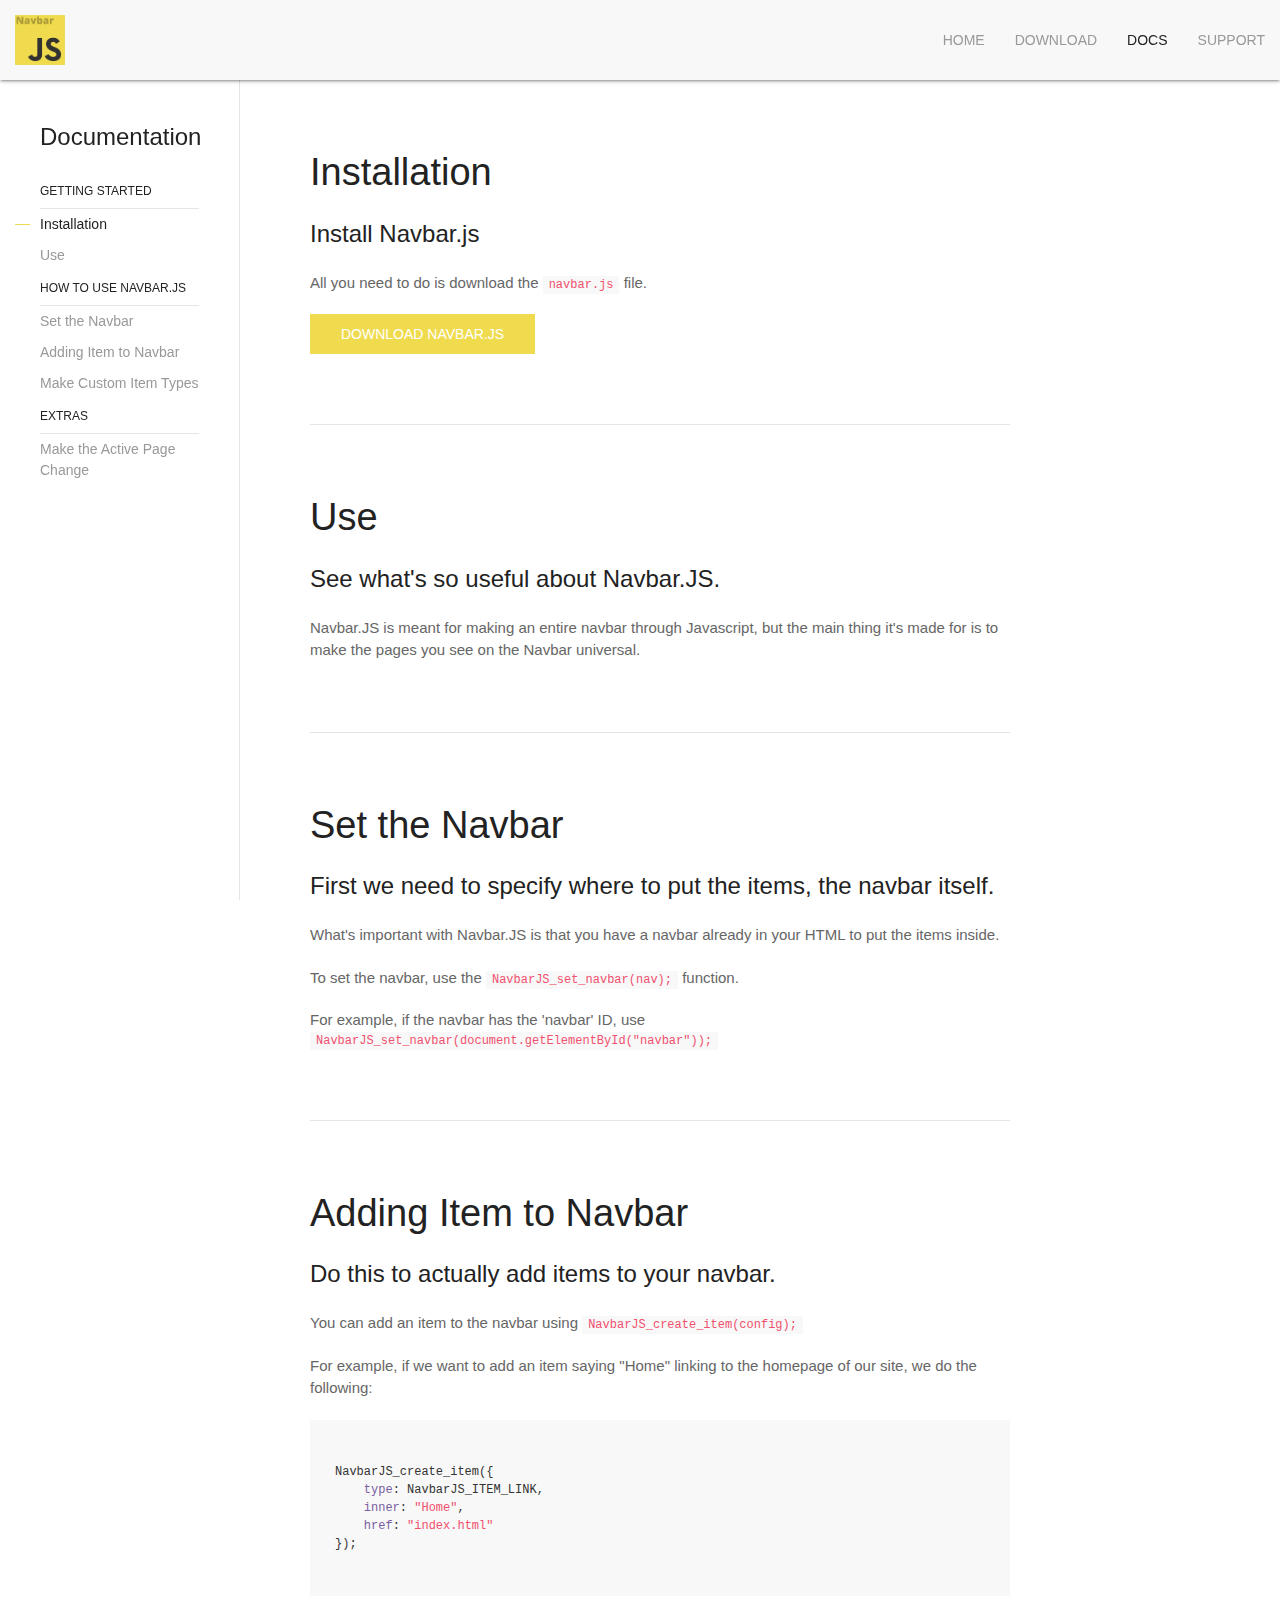
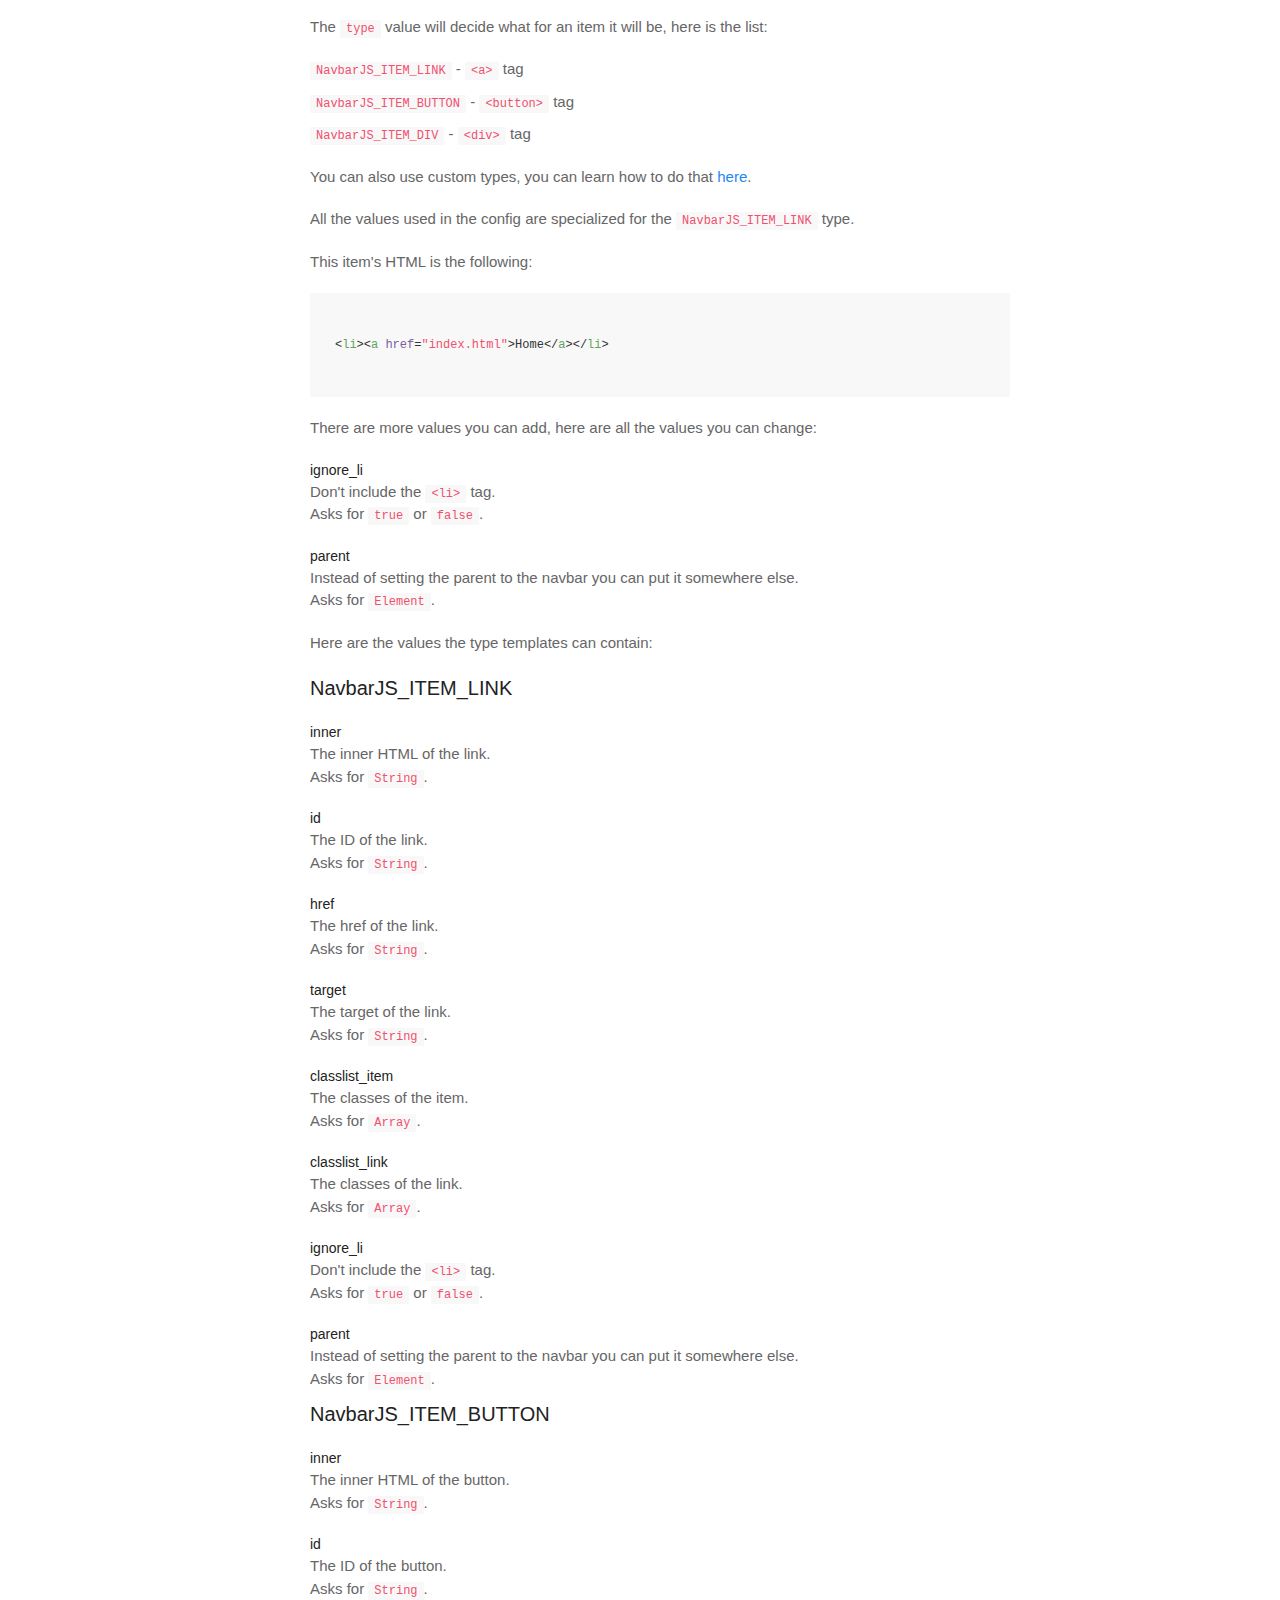
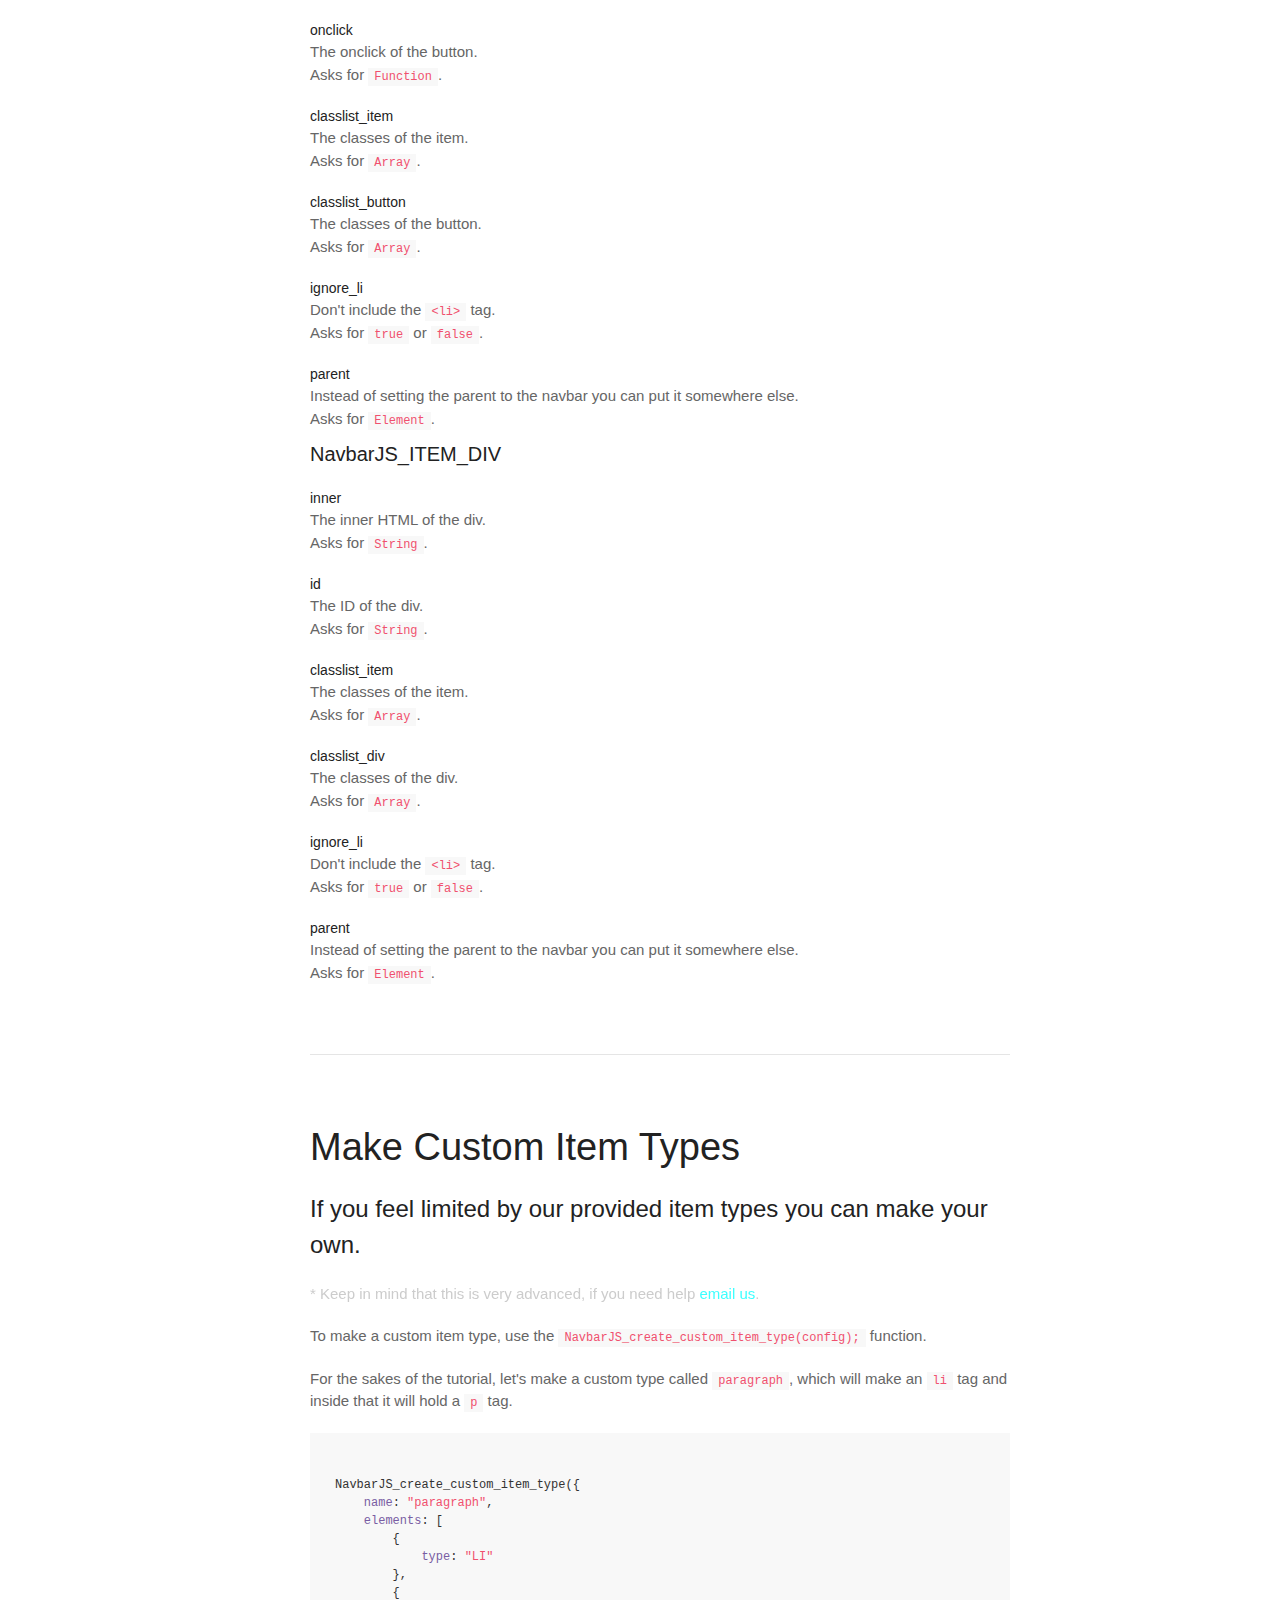
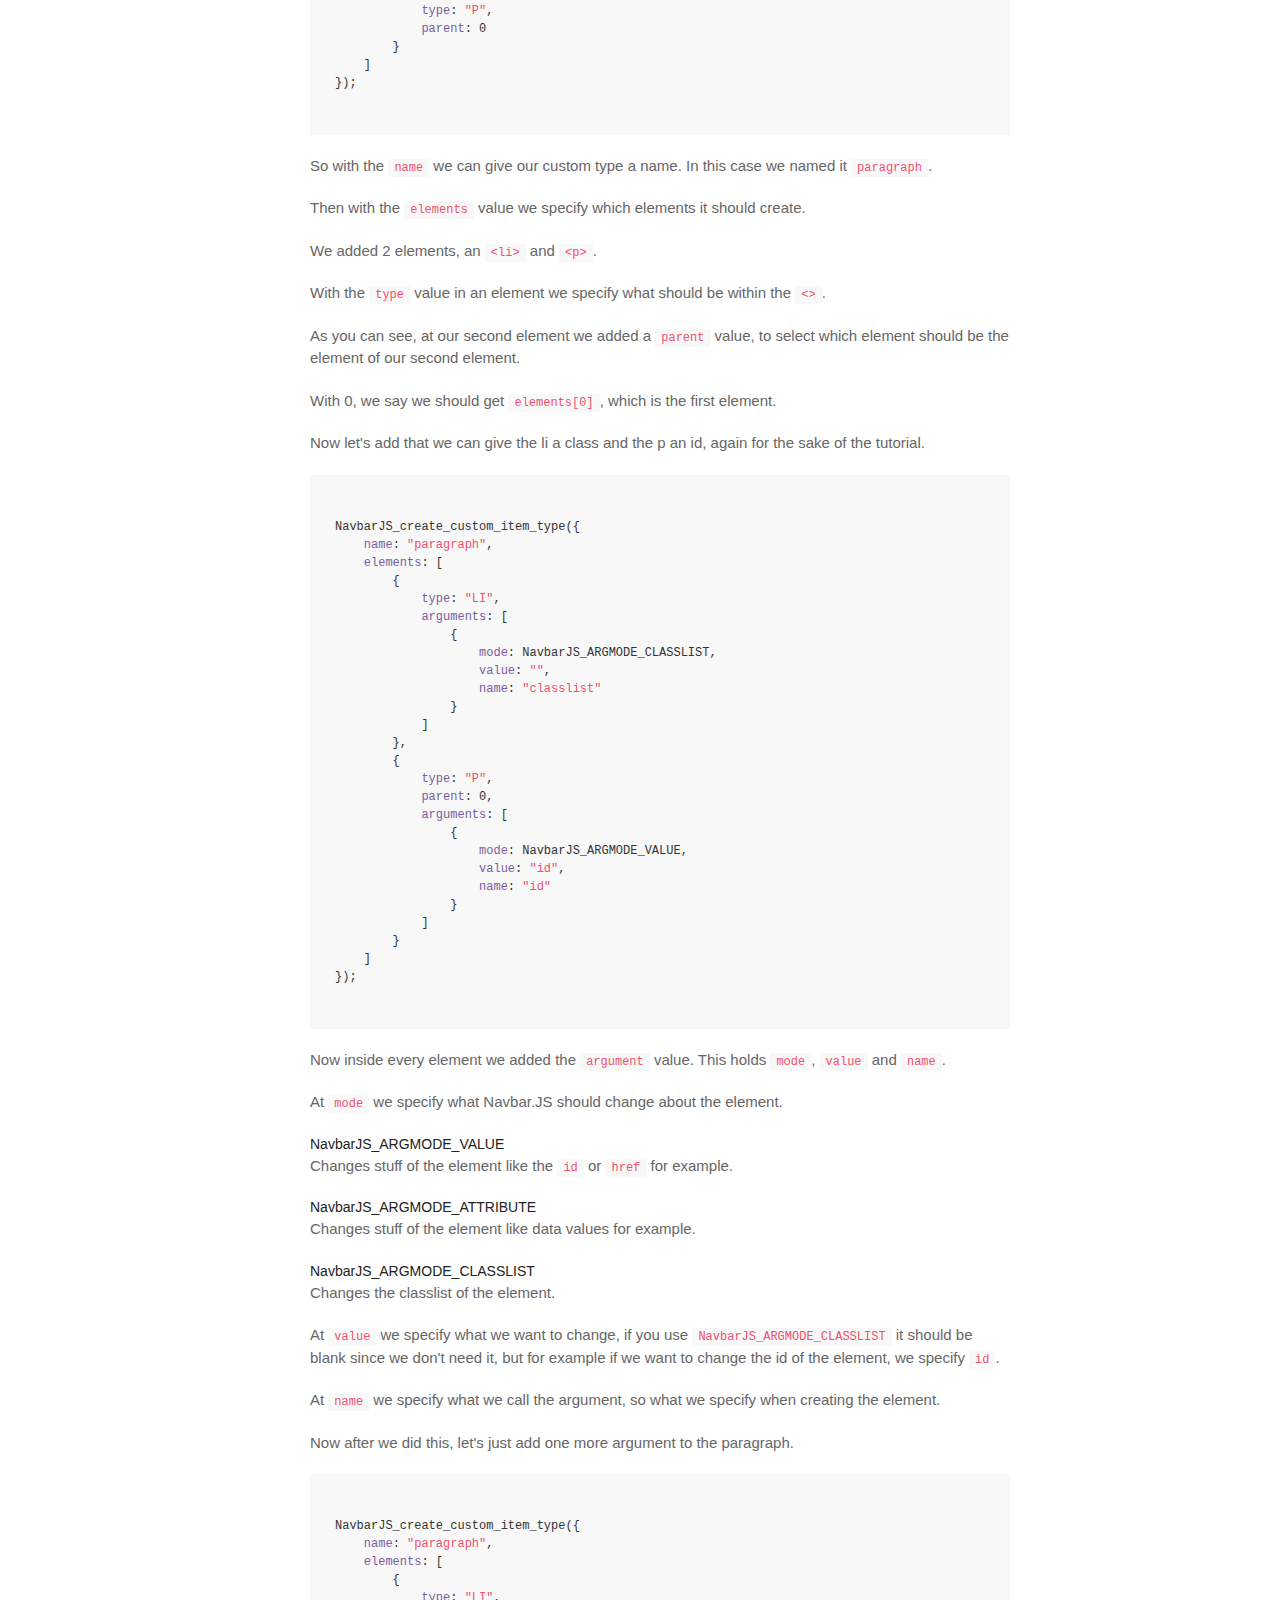
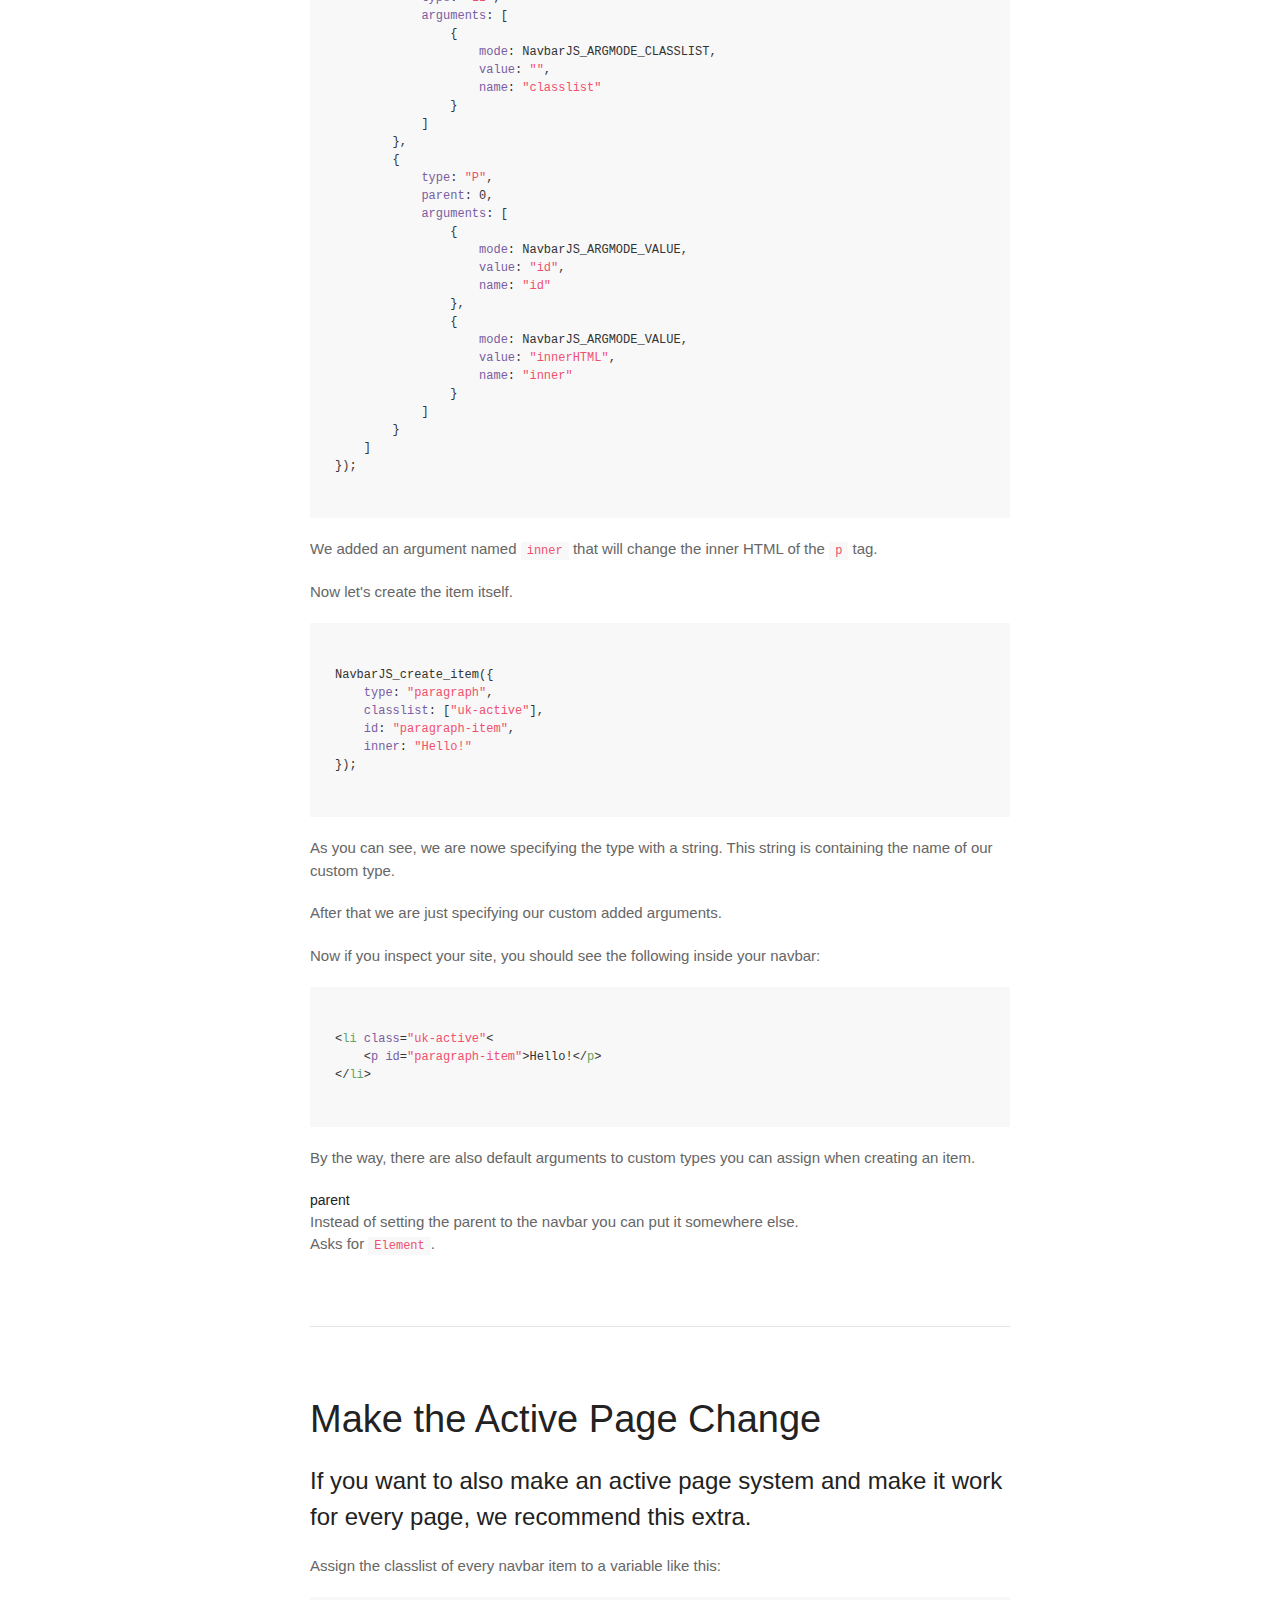
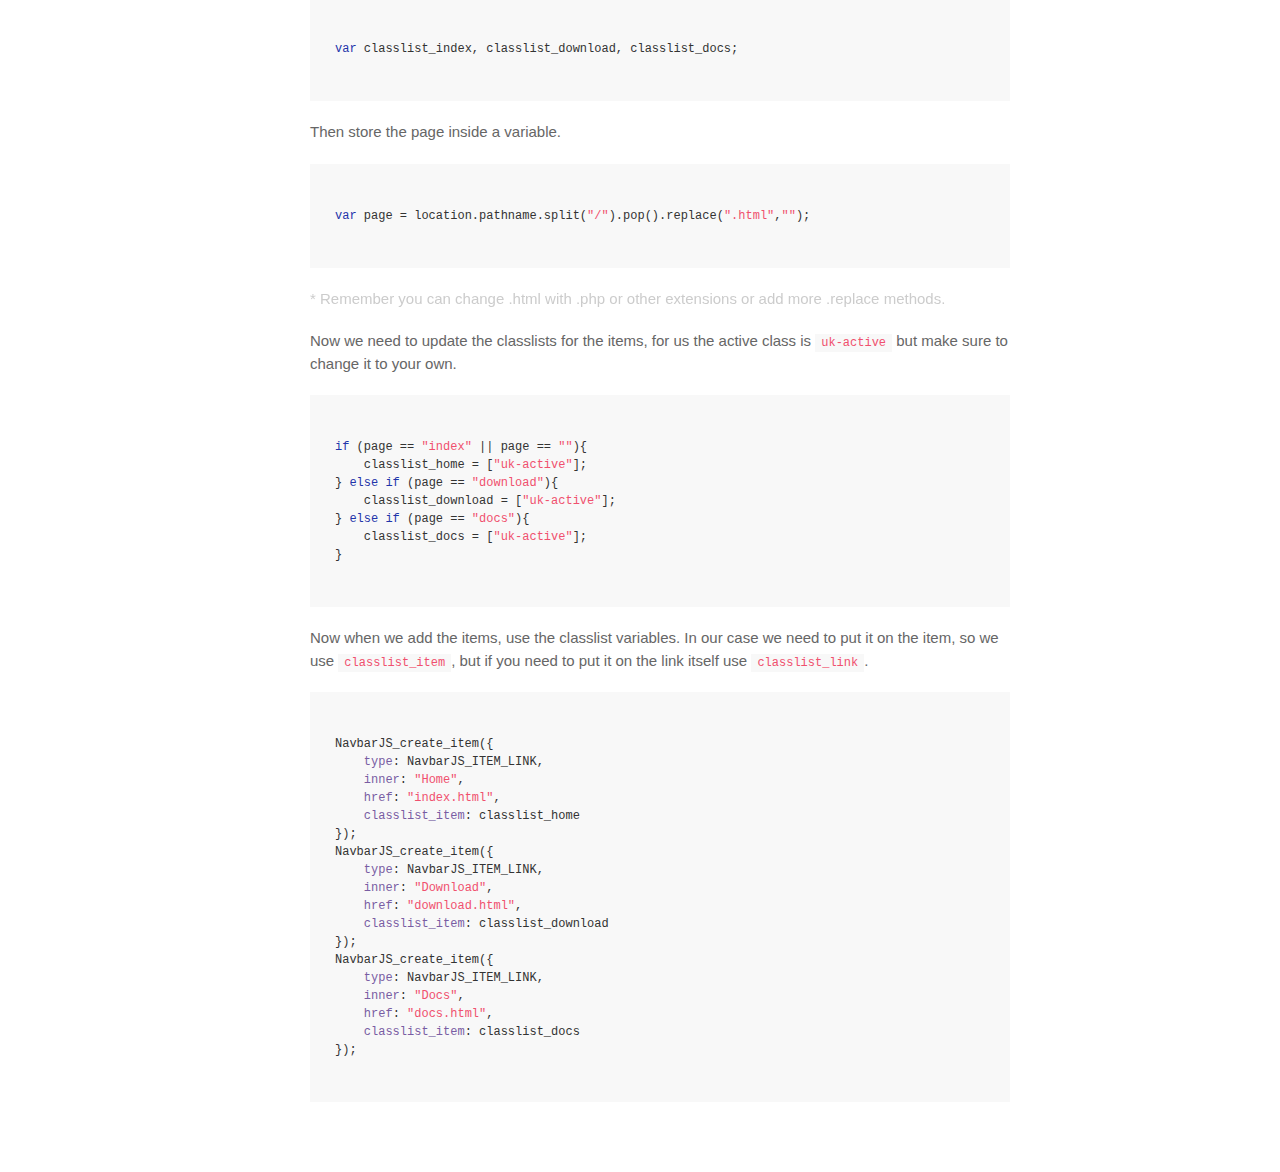
==== commit 8aaf2f4a: "Update docs.html" ====
--- a/docs.html
+++ b/docs.html
@@ -29,7 +29,7 @@
             <h3>Documentation</h3>
             <ul class="uk-nav uk-nav-default tm-nav uk-nav-parent-icon">
                 <li class="uk-nav-header">Getting started</li>
-                <li><a href="#introduction">Introduction</a></li>
+                <li><a href="#installation">Installation</a></li>
                 <li><a href="#use">Use</a></li>
             </ul>
             <ul class="uk-nav uk-nav-default tm-nav uk-nav-parent-icon">
@@ -46,9 +46,9 @@
 
         <div class="tm-main uk-section uk-section-default">
             <div class="uk-container uk-container-small uk-position-relative">
-                <h1 id="introduction" class="uk-h1 tm-heading-fragment">Introduction</h1>
-                <p class="uk-text-lead">Get familiar with the basic setup and overview of Navbar.js</p>
-                <p>First of all you need to download Navbar.JS.</p>
+                <h1 id="installation" class="uk-h1 tm-heading-fragment">Installation</h1>
+                <p class="uk-text-lead">Install Navbar.js</p>
+                <p>All you need to do is download the <code>navbar.js</code> file.</p>
                 <a class="uk-button uk-button-primary accent-bg" href="./NavbarJS/navbar.js" target="_blank">Download Navbar.JS</a>
                 <hr class="uk-margin-large">
                 <h1 id="use" class="uk-h1 tm-heading-fragment">Use</h1>
@@ -345,6 +345,6 @@
             </div>
         </div>
 
-        <script src="./js/script.js"></script>
+        <script src="../js/script.js"></script>
     </body>
 </html>
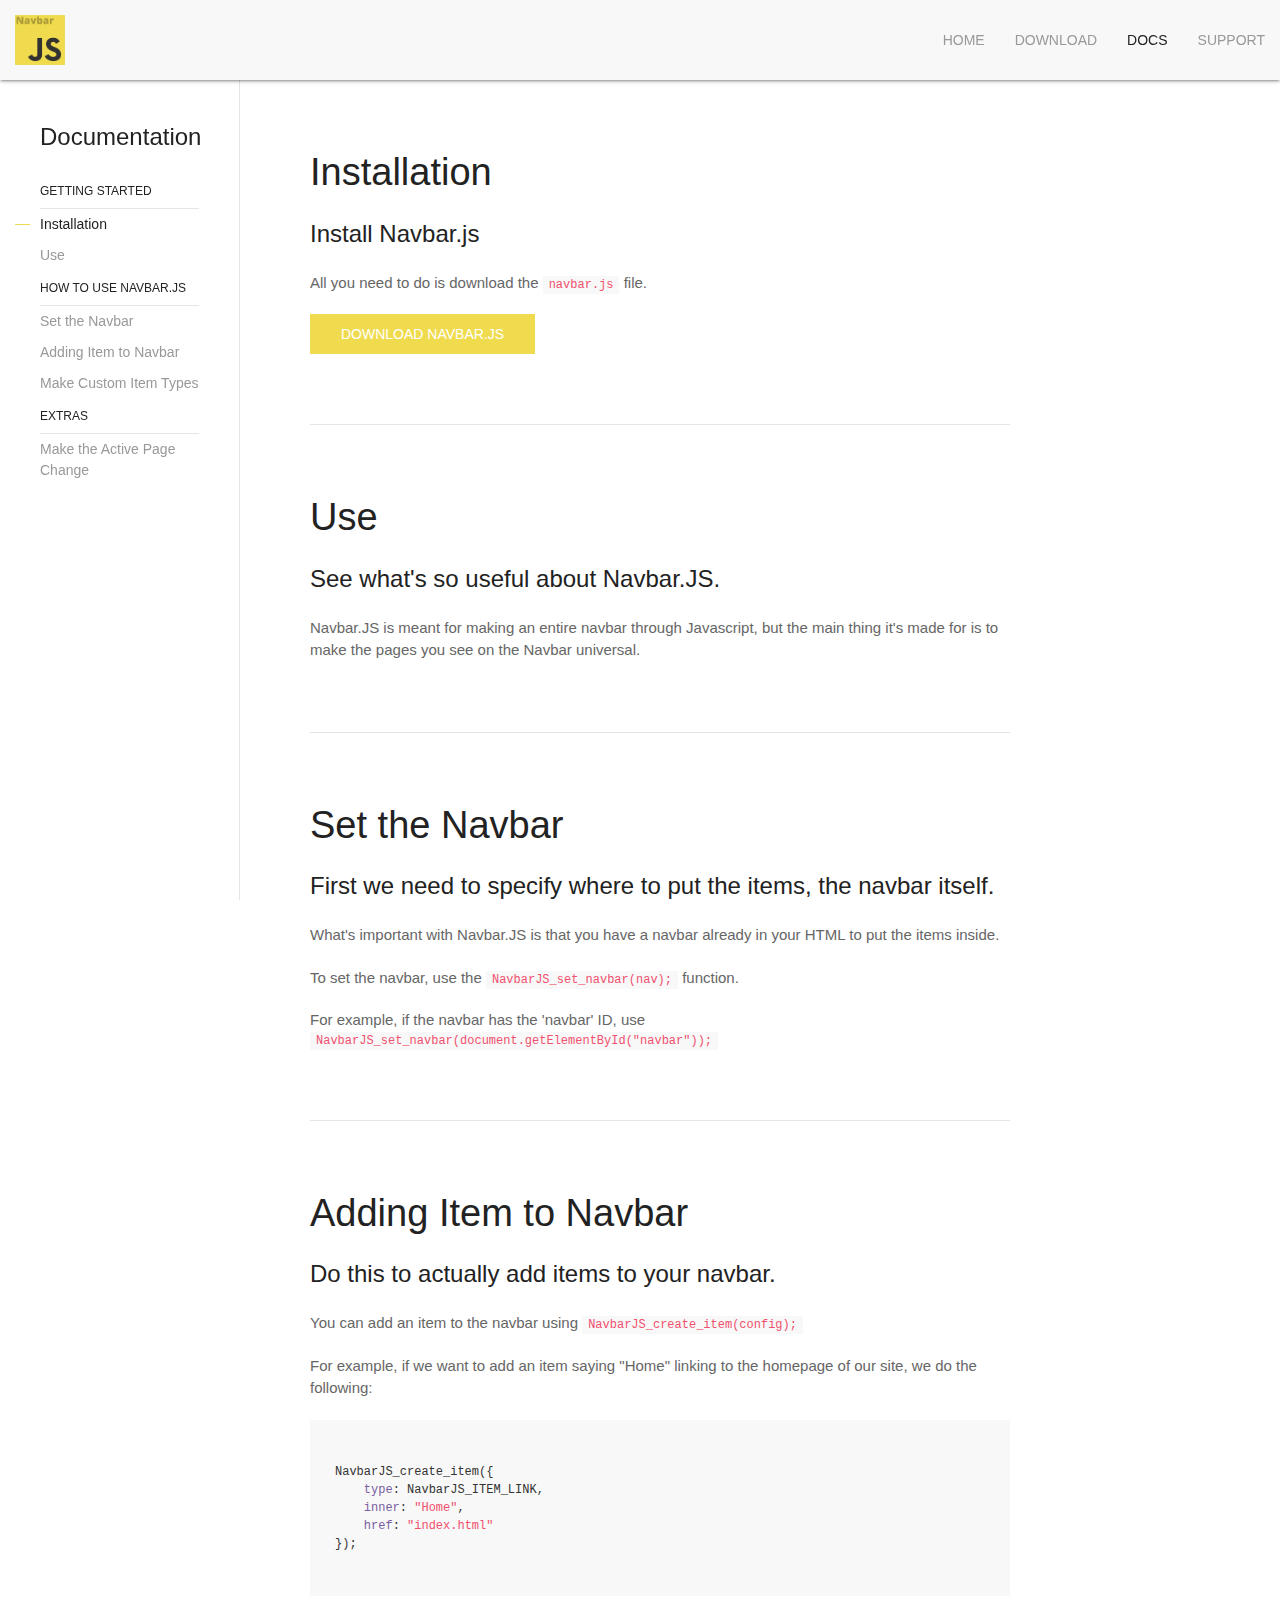
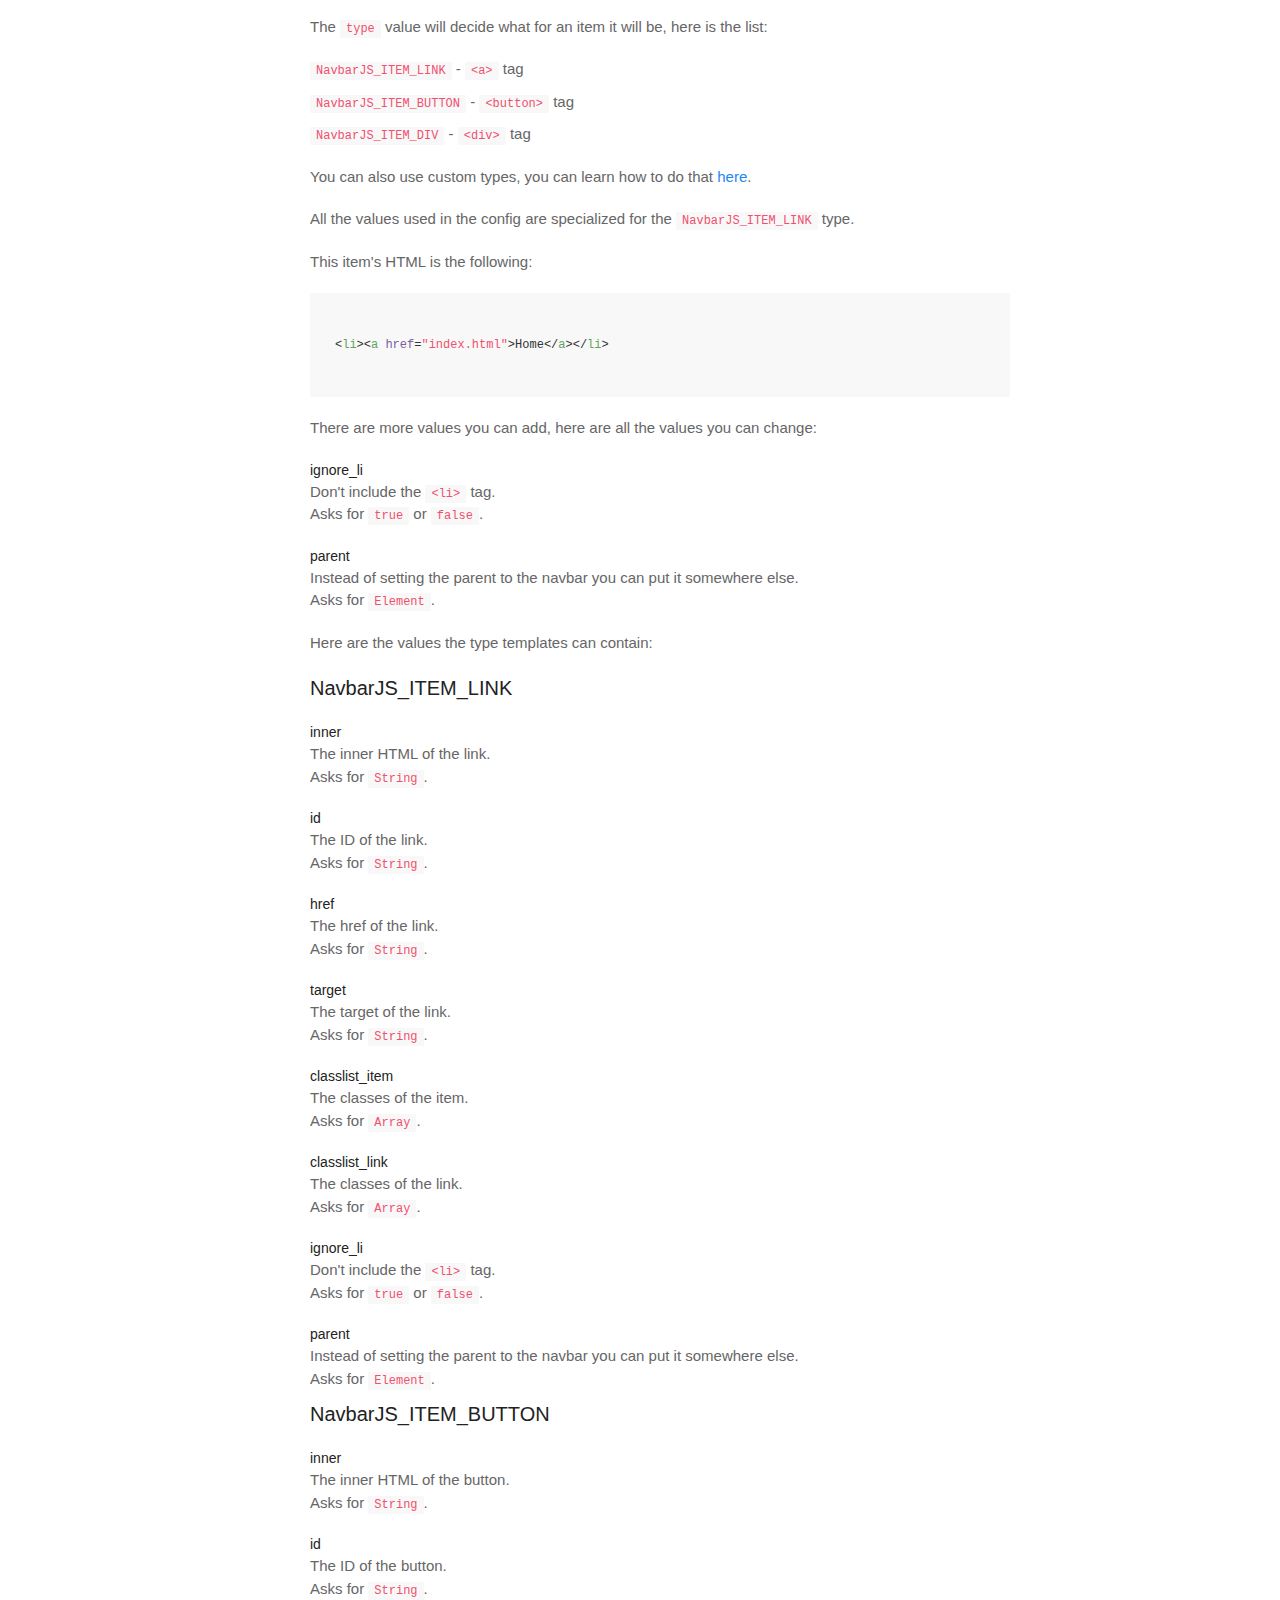
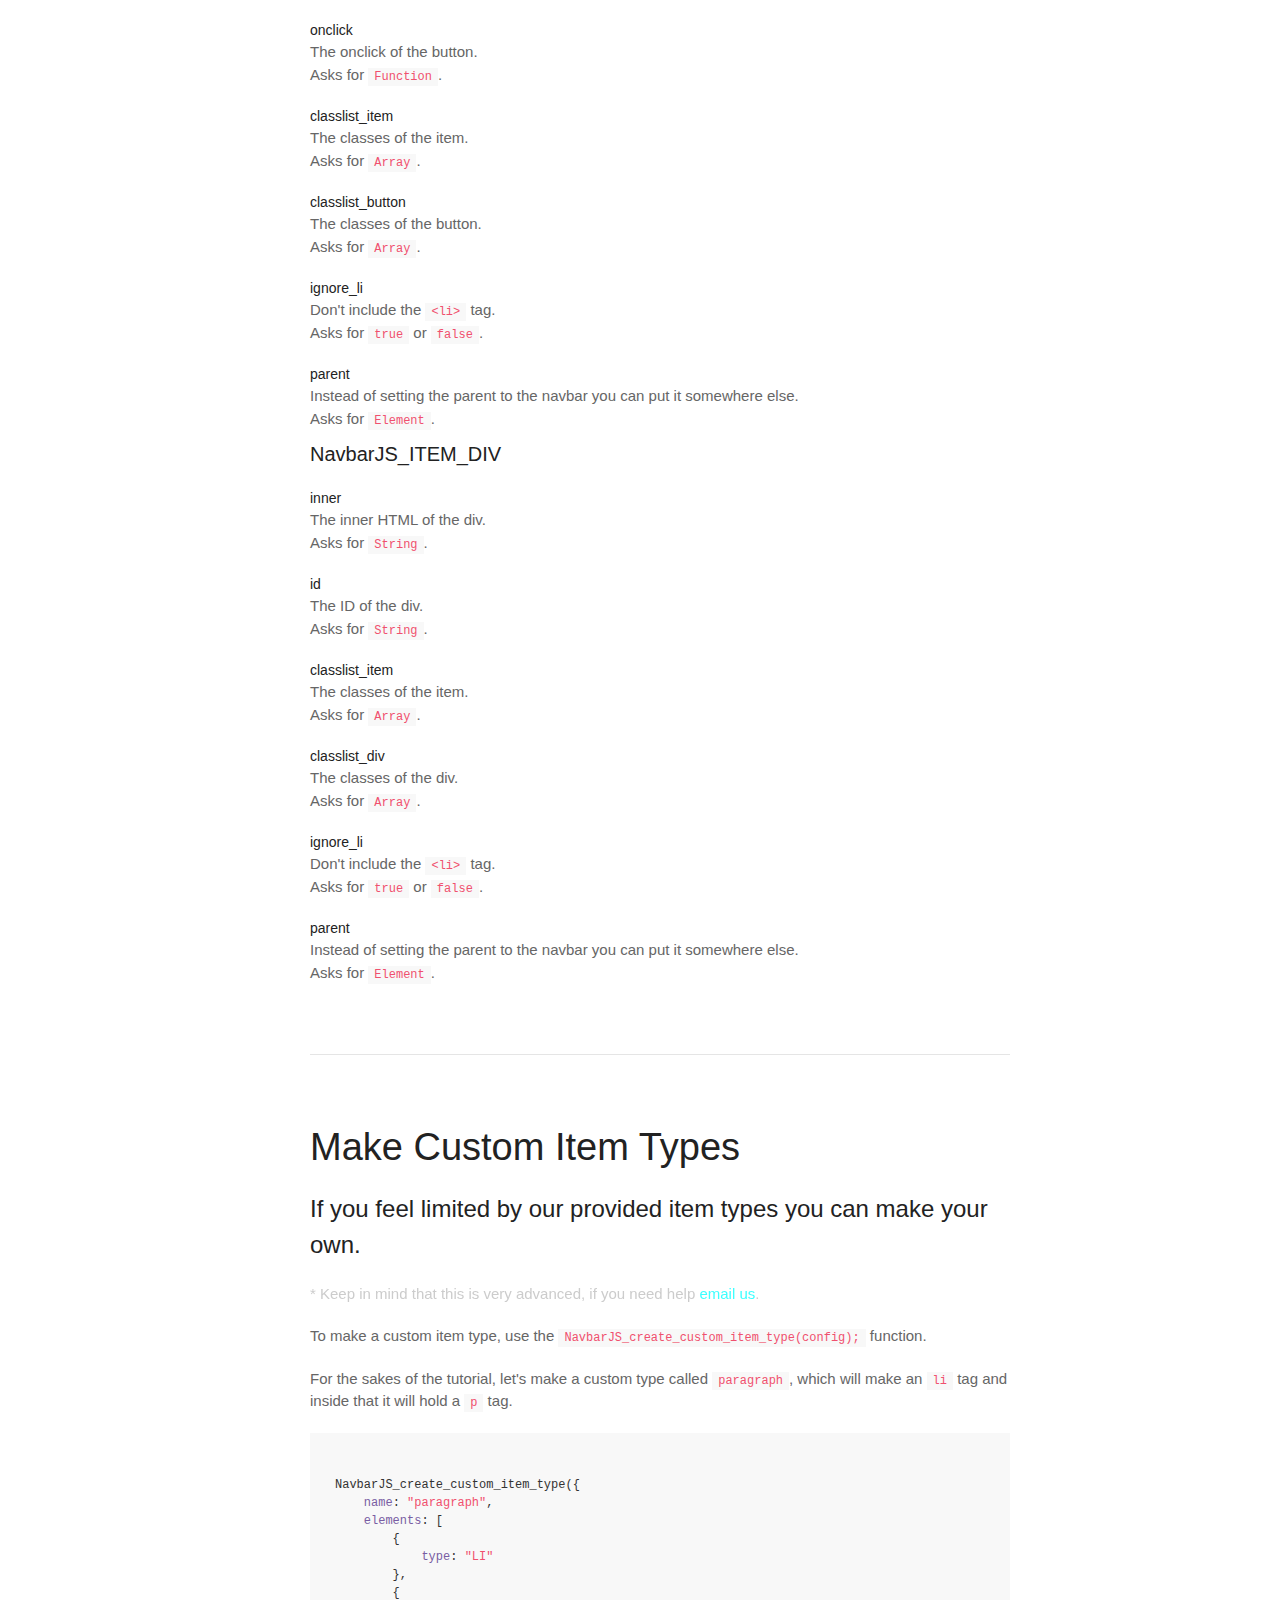
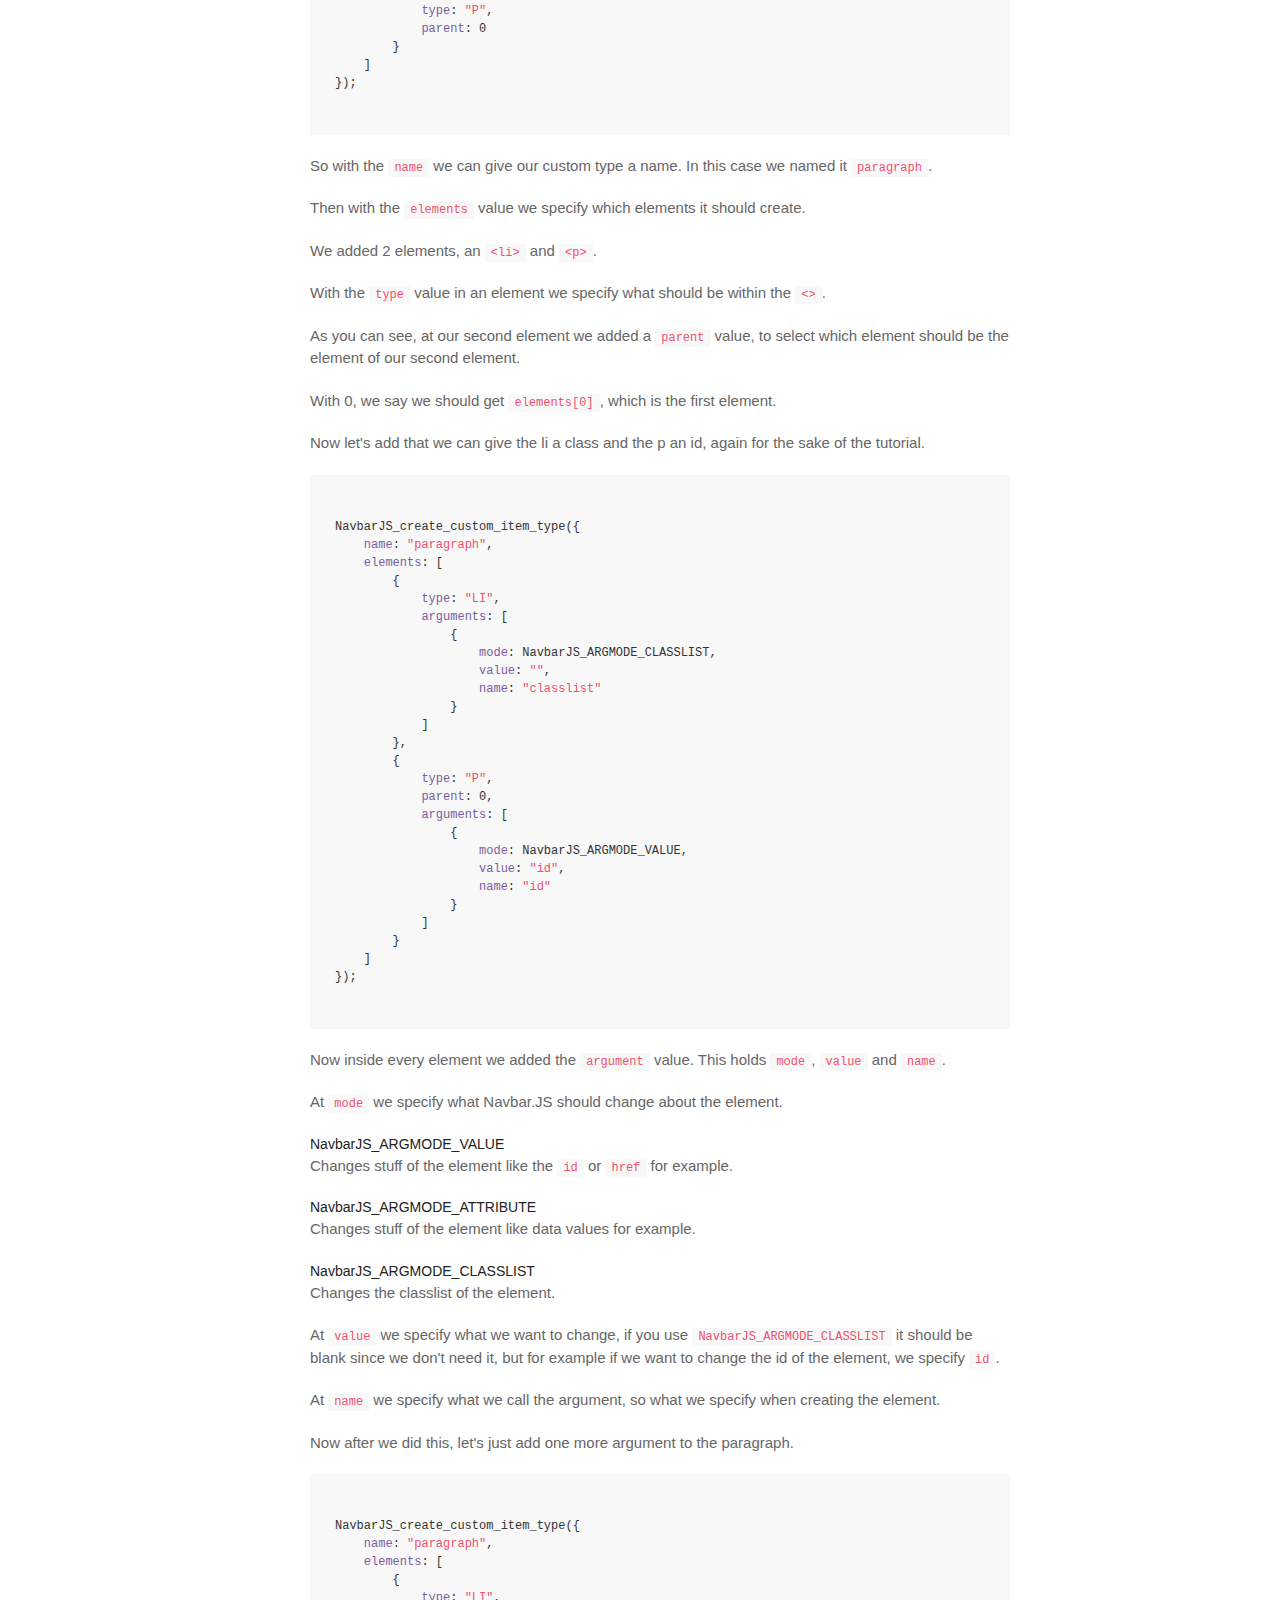
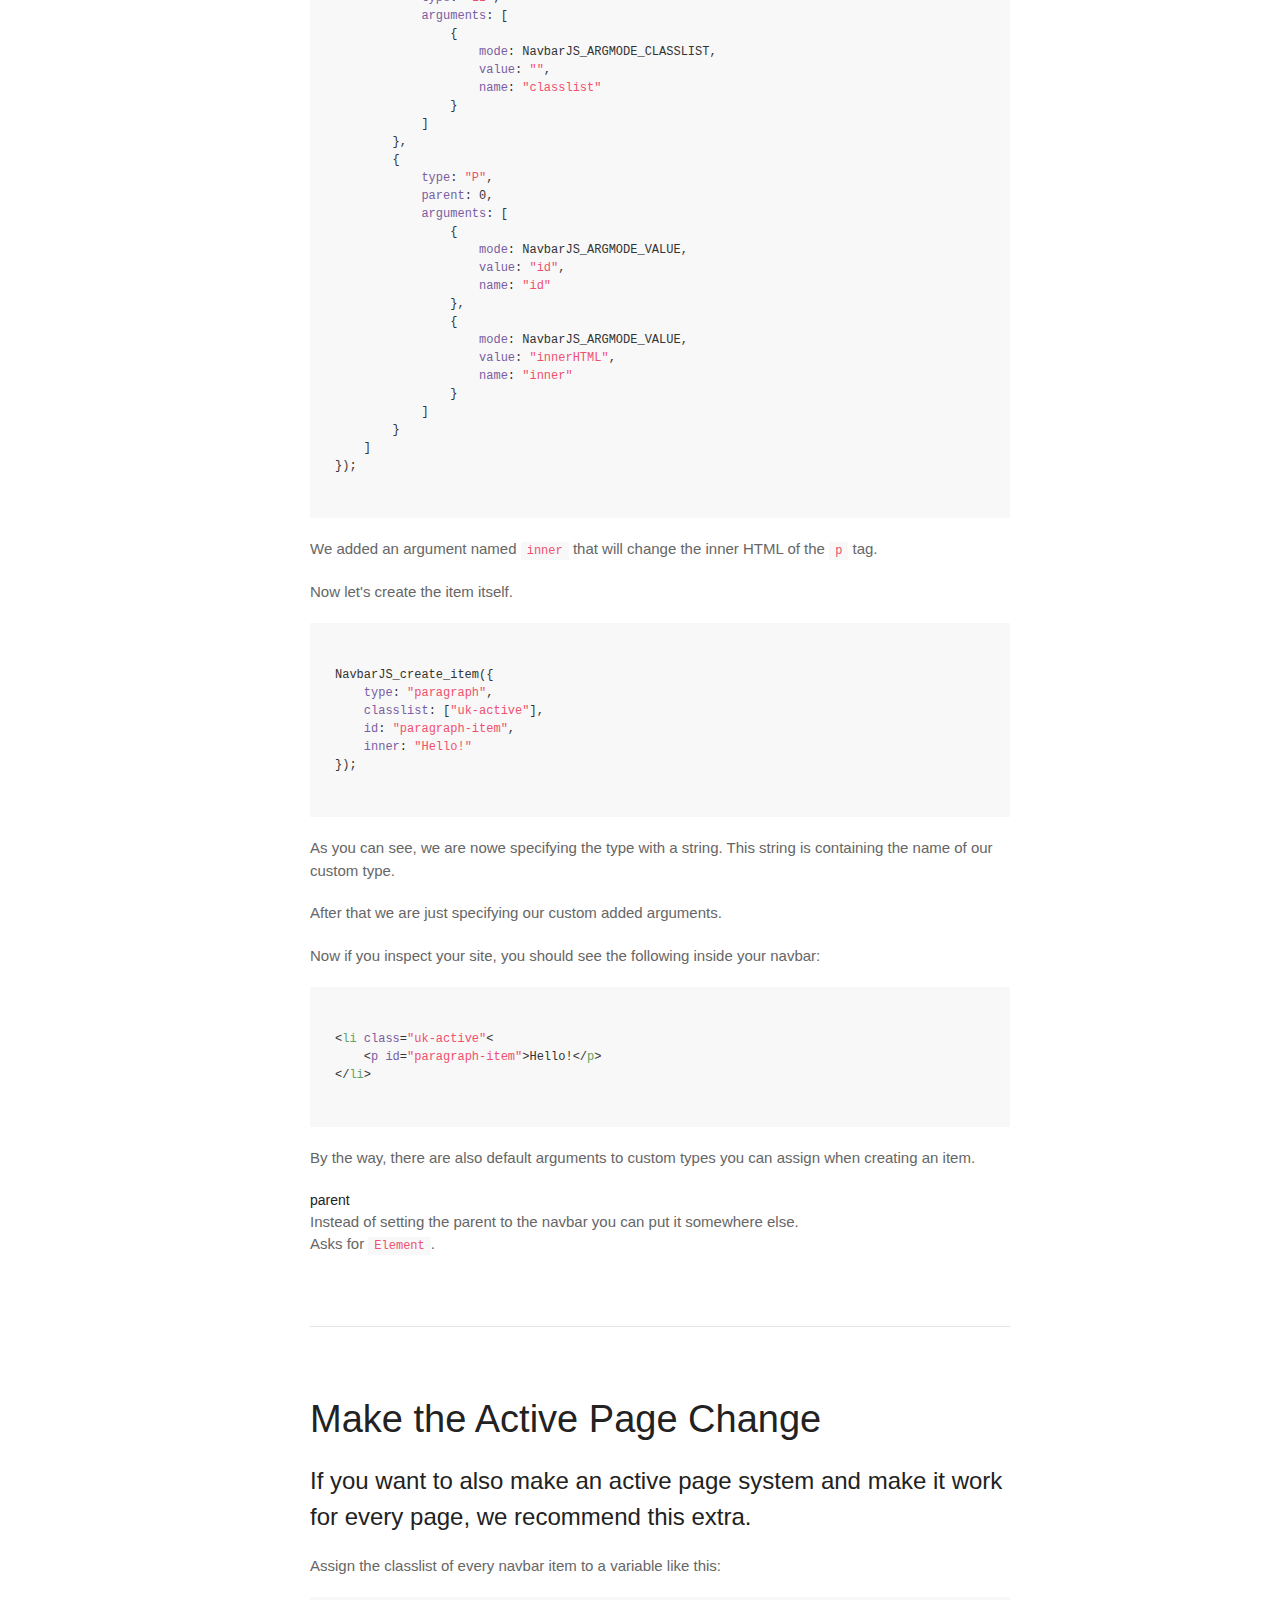
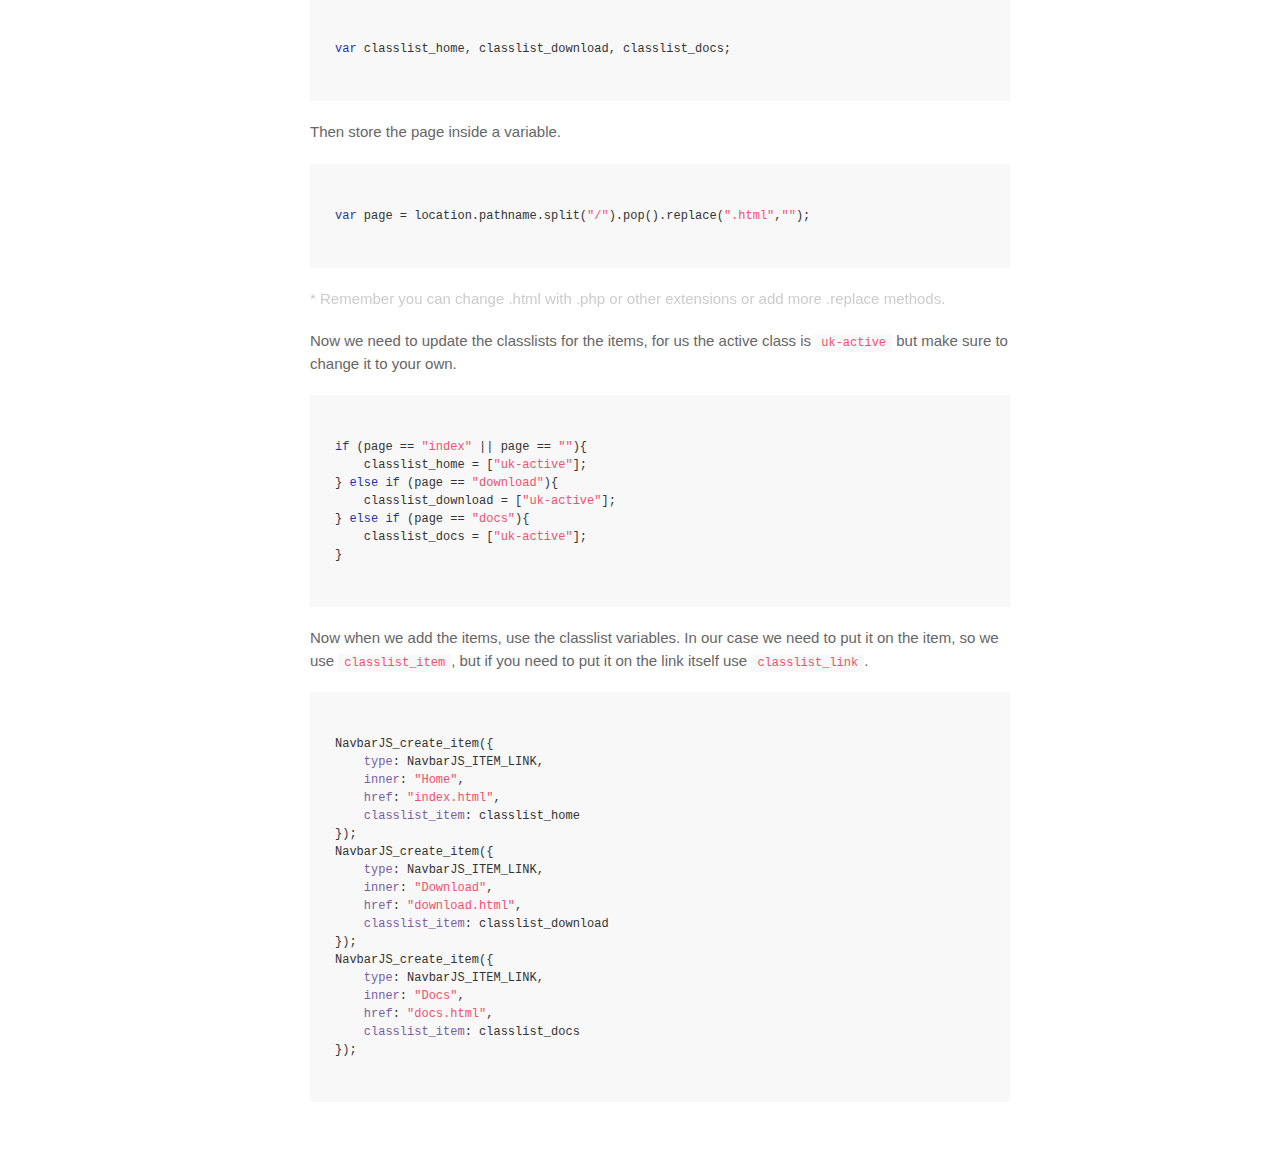
==== commit fb64a2e6: "Update docs.html" ====
--- a/docs.html
+++ b/docs.html
@@ -304,7 +304,7 @@
                 <p class="uk-text-lead">If you want to also make an active page system and make it work for every page, we recommend this extra.</p>
                 <p>Assign the classlist of every navbar item to a variable like this:</p>
                 <pre><code class="javascript">
-var classlist_index, classlist_download, classlist_docs;
+var classlist_home, classlist_download, classlist_docs;
                 </code></pre>
                 <p>Then store the page inside a variable.</p>
                 <pre><code class="javascript">
